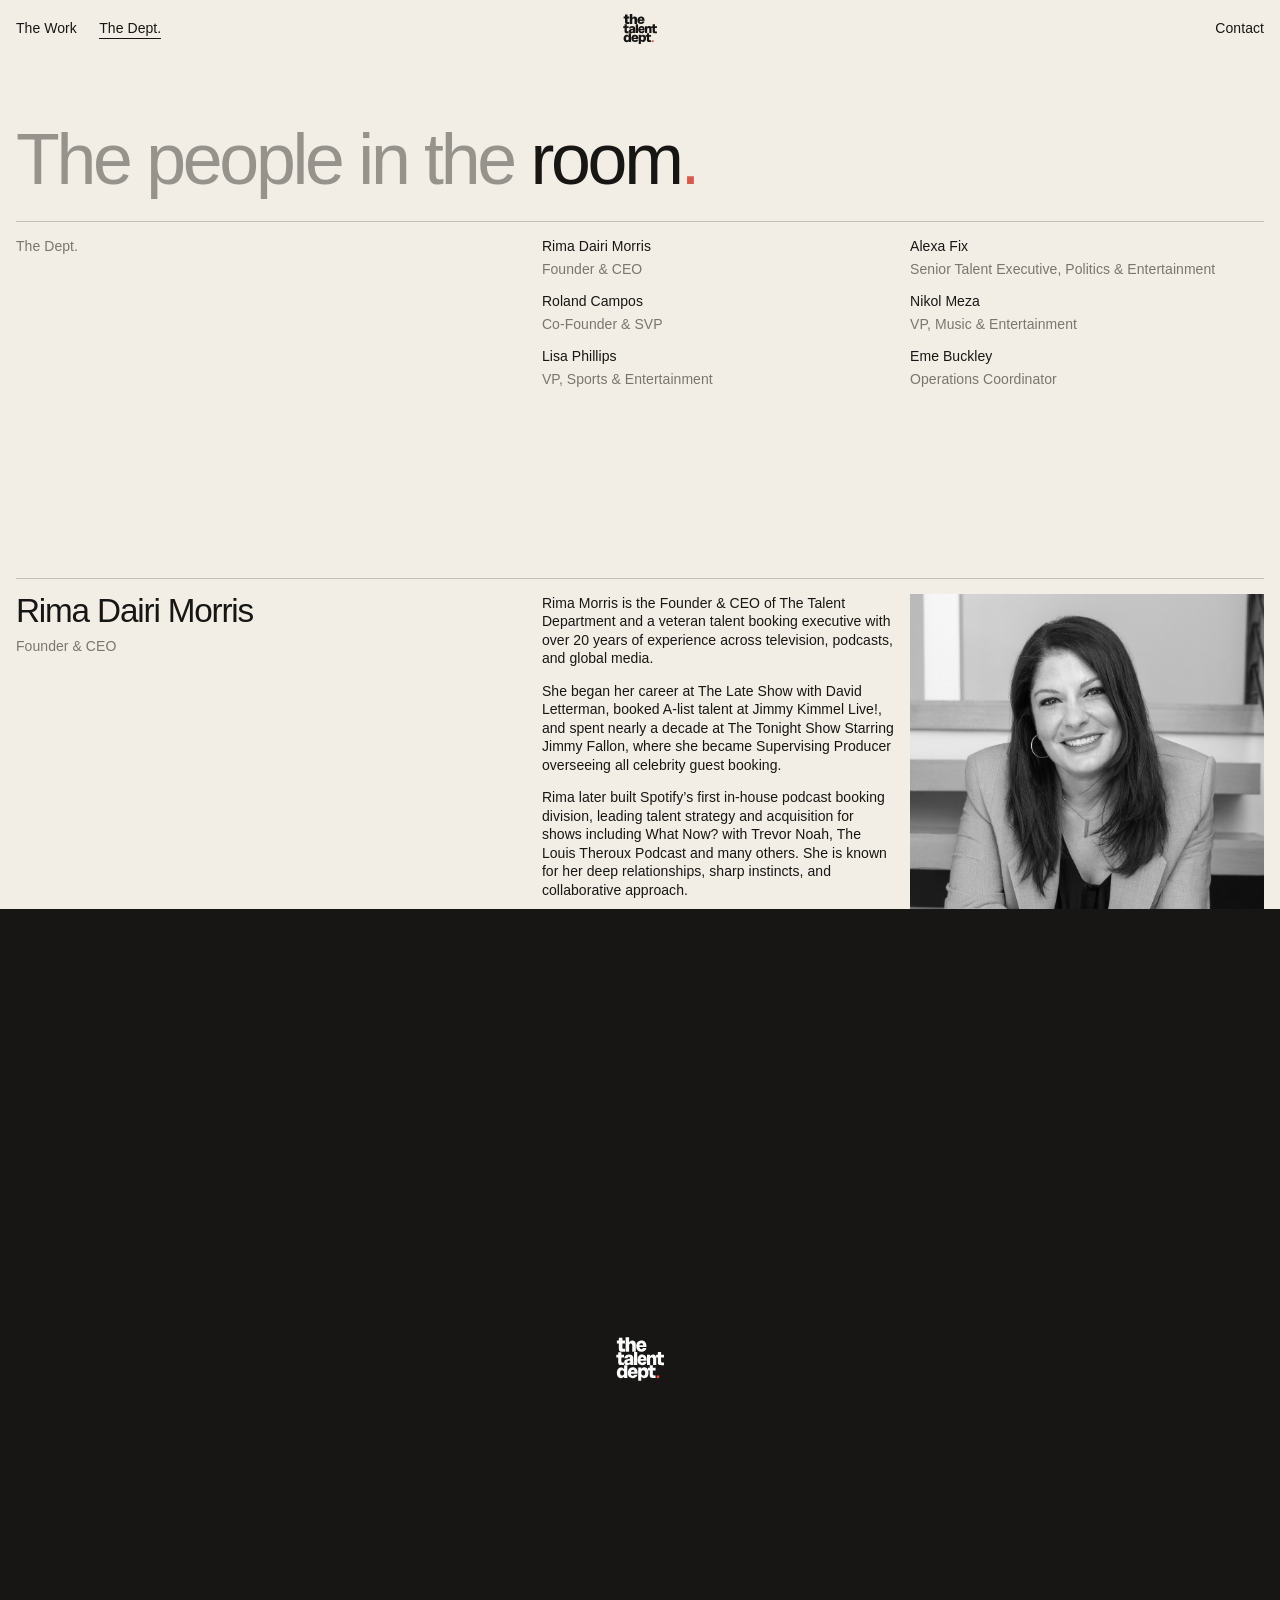
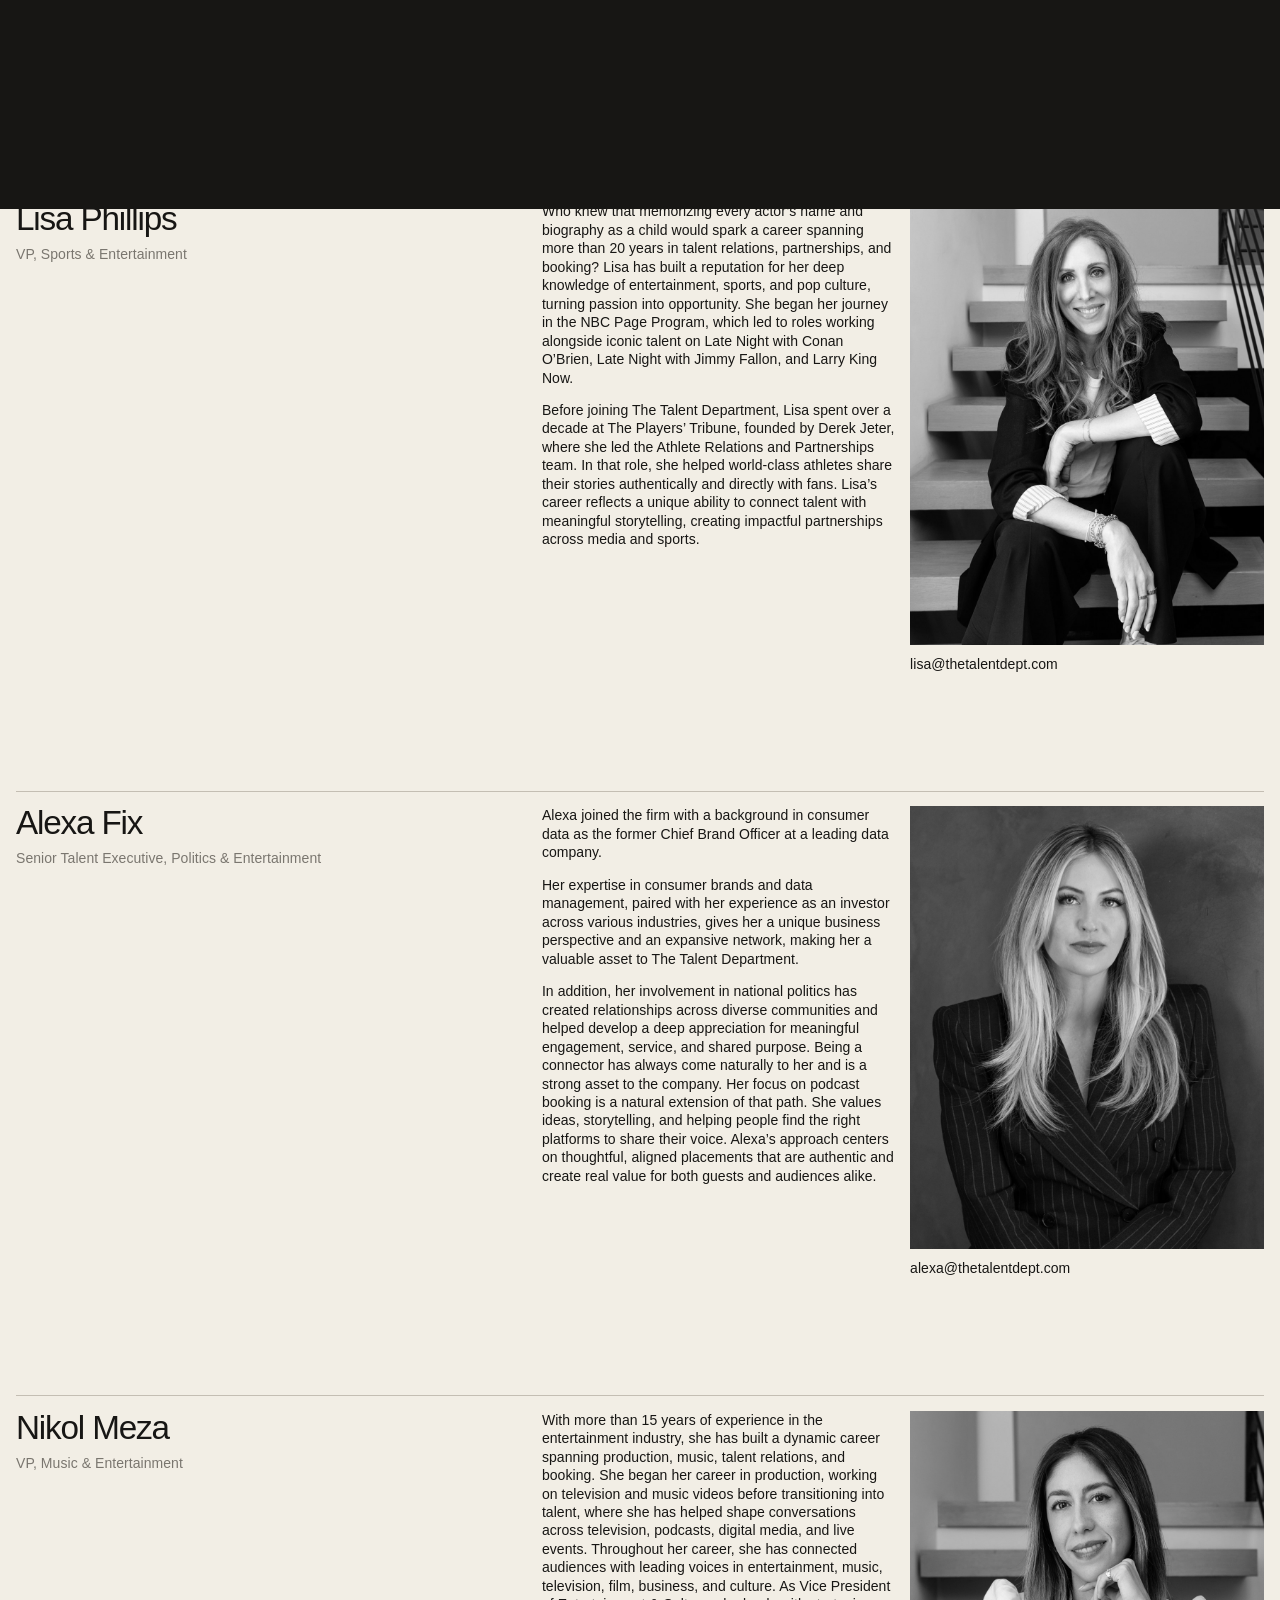
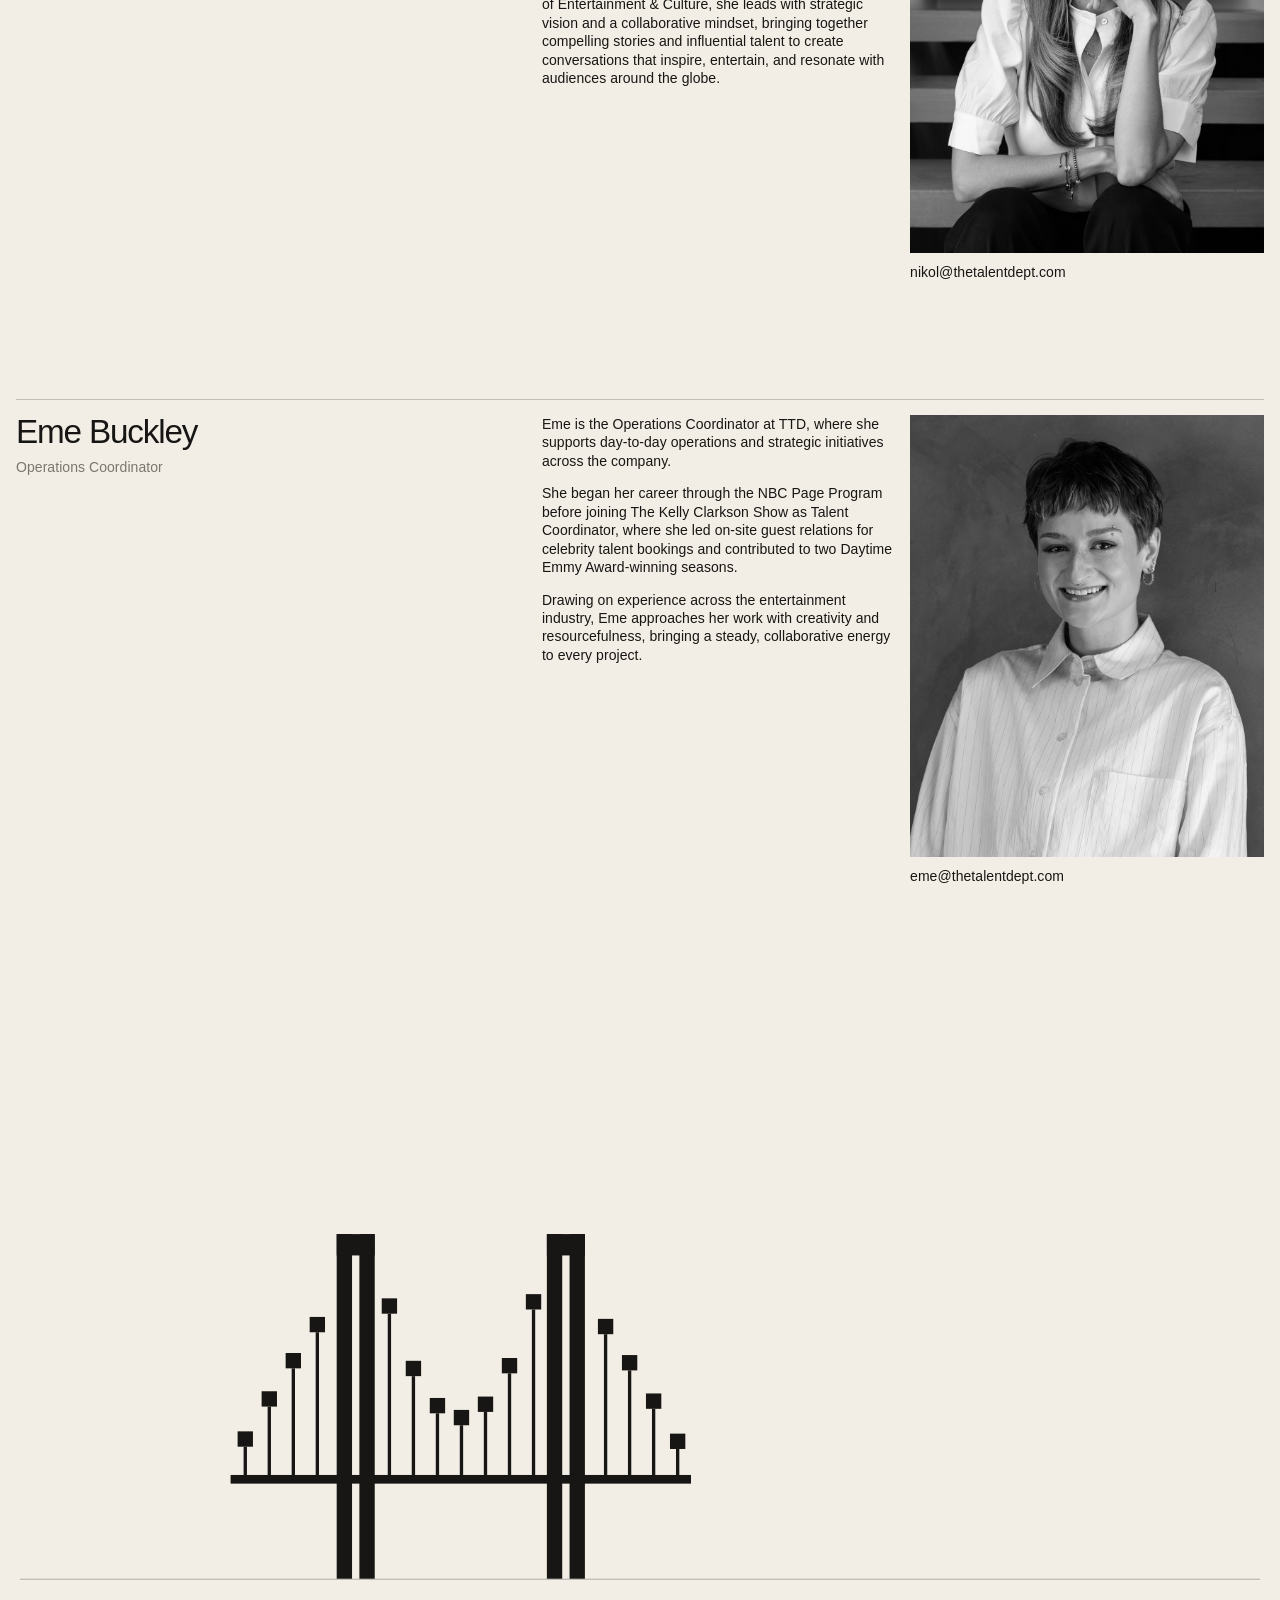
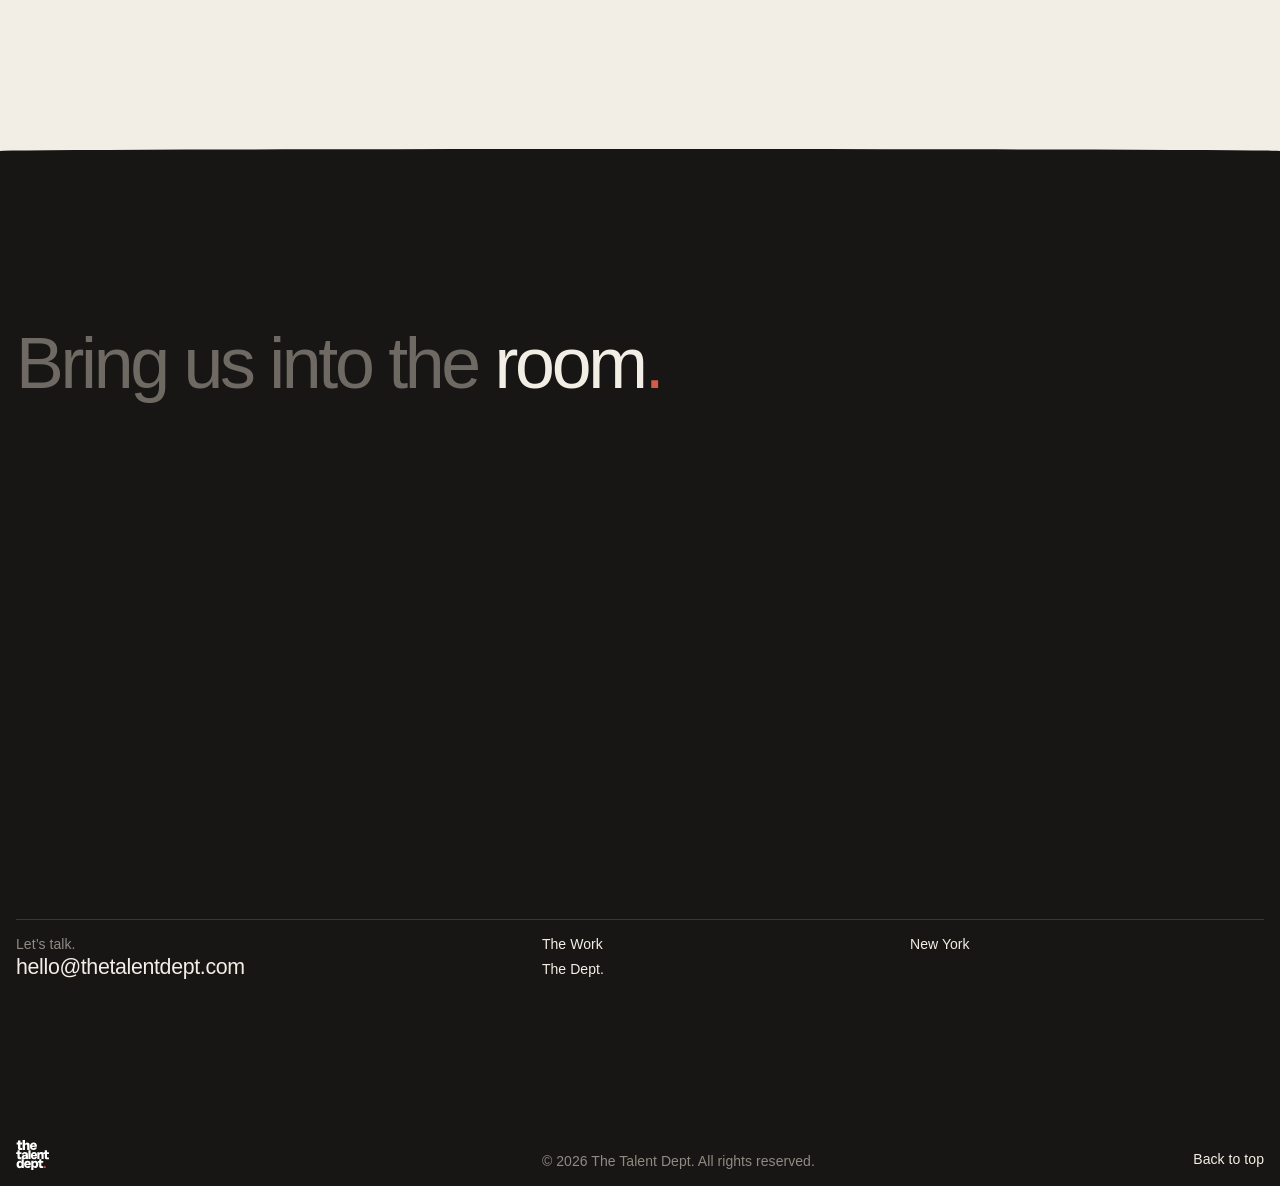
==== the-dept.html @ fd3ad0f1 "The Talent Dept. site: Cocoon composition with Lando moments Home, The Work and The Dept. on the rou" ====
<!doctype html>
<html lang="en">
<head>
<meta charset="utf-8">
<meta name="viewport" content="width=device-width,initial-scale=1">
<meta name="robots" content="noindex">
<title>The Dept. · The Talent Dept.</title>
<link rel="icon" href="assets/ttd-logo-dark.svg">
<link rel="stylesheet" href="css/site.css">
<script>try{if(sessionStorage.getItem("ttd-veil")==="1")document.documentElement.classList.add("veiled")}catch(e){}</script>

<style>.dept-idx li{display:grid;row-gap:.15em} .dept-idx li+li{margin-top:1em}</style>
</head>
<body class="dept">

<header class="nav" id="nav">
  <nav class="l" aria-label="Main"><a class="ul" href="the-work.html">The Work</a><a class="ul on" href="the-dept.html" aria-current="page">The Dept.</a></nav>
  <a class="logo" href="index.html" aria-label="The Talent Dept., home"><img class="dk" src="assets/ttd-logo-dark.svg" alt="The Talent Dept."><img class="lt" src="assets/ttd-logo-light.svg" alt=""></a>
  <div class="r"><a class="ul" href="#contact">Contact</a></div>
</header>

<main id="top">

<header class="blk head">
  <h1 class="say disp">The people in the <b>room</b><i>.</i></h1>
  <div class="rule"></div>
  <div class="row">
    <p class="zA grey">The Dept.</p>
    <ul class="zB dept-idx"><li><a class="ul lab" href="#rima">Rima Dairi Morris</a><span class="grey">Founder &amp; CEO</span></li><li><a class="ul lab" href="#roland">Roland Campos</a><span class="grey">Co-Founder &amp; SVP</span></li><li><a class="ul lab" href="#lisa">Lisa Phillips</a><span class="grey">VP, Sports &amp; Entertainment</span></li></ul>
    <ul class="zC dept-idx"><li><a class="ul lab" href="#alexa">Alexa Fix</a><span class="grey">Senior Talent Executive, Politics &amp; Entertainment</span></li><li><a class="ul lab" href="#nikol">Nikol Meza</a><span class="grey">VP, Music &amp; Entertainment</span></li><li><a class="ul lab" href="#eme">Eme Buckley</a><span class="grey">Operations Coordinator</span></li></ul>
  </div>
</header>

<section class="blk team">
  <article class="person" id="rima">
    <div class="rule"></div>
    <div class="row">
      <div class="zA"><h2 class="say"><b>Rima Dairi Morris</b></h2><p class="grey">Founder &amp; CEO</p></div>
      <div class="zB">
        <p>Rima Morris is the Founder &amp; CEO of The Talent Department and a veteran talent booking executive with over 20 years of experience across television, podcasts, and global media.</p>
        <p>She began her career at The Late Show with David Letterman, booked A-list talent at Jimmy Kimmel Live!, and spent nearly a decade at The Tonight Show Starring Jimmy Fallon, where she became Supervising Producer overseeing all celebrity guest booking.</p>
        <p>Rima later built Spotify’s first in-house podcast booking division, leading talent strategy and acquisition for shows including What Now? with Trevor Noah, The Louis Theroux Podcast and many others. She is known for her deep relationships, sharp instincts, and collaborative approach.</p>
      </div>
      <figure class="zC"><img src="assets/team/team-auburn.jpg" alt="Rima Dairi Morris" loading="lazy"><figcaption><a class="ul" href="mailto:rima@thetalentdept.com">rima@thetalentdept.com</a></figcaption></figure>
    </div>
  </article>
  <article class="person" id="roland">
    <div class="rule"></div>
    <div class="row">
      <div class="zA"><h2 class="say"><b>Roland Campos</b></h2><p class="grey">Co-Founder &amp; SVP</p></div>
      <div class="zB">
        <p>Roland Campos is Co-Founder &amp; SVP of The Talent Department and a veteran talent booker with more than 25 years of experience across radio, podcasting, and entertainment.</p>
        <p>His career includes SiriusXM, where he booked for marquee programs including Opie and Anthony, Sway in the Morning, Comedy Gold Minds with Kevin Hart, and Ricky Gervais Is Deadly Serious, before joining Spotify’s podcast booking team. There, he secured guests for leading shows including What Now? with Trevor Noah, Diary of a CEO, and Science Vs.</p>
        <p>Roland is known for his deep industry relationships, practical approach, and ability to consistently connect influential voices with culture-shaping platforms.</p>
      </div>
      <figure class="zC"><img src="assets/team/team-man.jpg" alt="Roland Campos" loading="lazy"><figcaption><a class="ul" href="mailto:roland@thetalentdept.com">roland@thetalentdept.com</a></figcaption></figure>
    </div>
  </article>
  <article class="person" id="lisa">
    <div class="rule"></div>
    <div class="row">
      <div class="zA"><h2 class="say"><b>Lisa Phillips</b></h2><p class="grey">VP, Sports &amp; Entertainment</p></div>
      <div class="zB">
        <p>Who knew that memorizing every actor’s name and biography as a child would spark a career spanning more than 20 years in talent relations, partnerships, and booking? Lisa has built a reputation for her deep knowledge of entertainment, sports, and pop culture, turning passion into opportunity. She began her journey in the NBC Page Program, which led to roles working alongside iconic talent on Late Night with Conan O’Brien, Late Night with Jimmy Fallon, and Larry King Now.</p>
        <p>Before joining The Talent Department, Lisa spent over a decade at The Players’ Tribune, founded by Derek Jeter, where she led the Athlete Relations and Partnerships team. In that role, she helped world-class athletes share their stories authentically and directly with fans. Lisa’s career reflects a unique ability to connect talent with meaningful storytelling, creating impactful partnerships across media and sports.</p>
      </div>
      <figure class="zC"><img src="assets/team/team-sage.jpg" alt="Lisa Phillips" loading="lazy"><figcaption><a class="ul" href="mailto:lisa@thetalentdept.com">lisa@thetalentdept.com</a></figcaption></figure>
    </div>
  </article>
  <article class="person" id="alexa">
    <div class="rule"></div>
    <div class="row">
      <div class="zA"><h2 class="say"><b>Alexa Fix</b></h2><p class="grey">Senior Talent Executive, Politics &amp; Entertainment</p></div>
      <div class="zB">
        <p>Alexa joined the firm with a background in consumer data as the former Chief Brand Officer at a leading data company.</p>
        <p>Her expertise in consumer brands and data management, paired with her experience as an investor across various industries, gives her a unique business perspective and an expansive network, making her a valuable asset to The Talent Department.</p>
        <p>In addition, her involvement in national politics has created relationships across diverse communities and helped develop a deep appreciation for meaningful engagement, service, and shared purpose. Being a connector has always come naturally to her and is a strong asset to the company. Her focus on podcast booking is a natural extension of that path. She values ideas, storytelling, and helping people find the right platforms to share their voice. Alexa’s approach centers on thoughtful, aligned placements that are authentic and create real value for both guests and audiences alike.</p>
      </div>
      <figure class="zC"><img src="assets/team/team-blonde.jpg" alt="Alexa Fix" loading="lazy"><figcaption><a class="ul" href="mailto:alexa@thetalentdept.com">alexa@thetalentdept.com</a></figcaption></figure>
    </div>
  </article>
  <article class="person" id="nikol">
    <div class="rule"></div>
    <div class="row">
      <div class="zA"><h2 class="say"><b>Nikol Meza</b></h2><p class="grey">VP, Music &amp; Entertainment</p></div>
      <div class="zB">
        <p>With more than 15 years of experience in the entertainment industry, she has built a dynamic career spanning production, music, talent relations, and booking. She began her career in production, working on television and music videos before transitioning into talent, where she has helped shape conversations across television, podcasts, digital media, and live events. Throughout her career, she has connected audiences with leading voices in entertainment, music, television, film, business, and culture. As Vice President of Entertainment &amp; Culture, she leads with strategic vision and a collaborative mindset, bringing together compelling stories and influential talent to create conversations that inspire, entertain, and resonate with audiences around the globe.</p>
      </div>
      <figure class="zC"><img src="assets/team/team-blouse.jpg" alt="Nikol Meza" loading="lazy"><figcaption><a class="ul" href="mailto:nikol@thetalentdept.com">nikol@thetalentdept.com</a></figcaption></figure>
    </div>
  </article>
  <article class="person" id="eme">
    <div class="rule"></div>
    <div class="row">
      <div class="zA"><h2 class="say"><b>Eme Buckley</b></h2><p class="grey">Operations Coordinator</p></div>
      <div class="zB">
        <p>Eme is the Operations Coordinator at TTD, where she supports day-to-day operations and strategic initiatives across the company.</p>
        <p>She began her career through the NBC Page Program before joining The Kelly Clarkson Show as Talent Coordinator, where she led on-site guest relations for celebrity talent bookings and contributed to two Daytime Emmy Award-winning seasons.</p>
        <p>Drawing on experience across the entertainment industry, Eme approaches her work with creativity and resourcefulness, bringing a steady, collaborative energy to every project.</p>
      </div>
      <figure class="zC"><img src="assets/team/team-pixie.jpg" alt="Eme Buckley" loading="lazy"><figcaption><a class="ul" href="mailto:eme@thetalentdept.com">eme@thetalentdept.com</a></figcaption></figure>
    </div>
  </article>
</section>

<!-- Possibility: the headphone band becomes a bridge. -->
<section class="icons" data-icons="phones" data-x=".36" data-ground=".78" data-scale=".5" style="--h:86vh"></section>

</main>

<footer class="foot night" id="contact" data-dark>
  <h2 class="say disp">Bring us into the <b>room</b><i>.</i></h2>
  <div class="field"><canvas aria-hidden="true"></canvas></div>
  <div class="rule"></div>
  <div class="row">
    <div class="zA"><p class="grey">Let’s talk.</p><a class="mail ul" href="mailto:hello@thetalentdept.com">hello@thetalentdept.com</a></div>
    <div class="zB links"><a class="ul" href="the-work.html">The Work</a><a class="ul" href="the-dept.html">The Dept.</a></div>
    <p class="zC">New York</p>
  </div>
  <div class="row base">
    <div class="zA"><img src="assets/ttd-logo-light.svg" alt="The Talent Dept."></div>
    <p class="zB grey">© 2026 The Talent Dept. All rights reserved.</p>
    <a class="zC end ul" href="#top">Back to top</a>
  </div>
</footer>

<script src="js/stage.js"></script>
<script src="js/poses.js"></script>
<script src="js/site.js"></script>
</body>
</html>
---- css/site.css ----
/* The Talent Dept. · site, round 8b.
   Composition after Cocoon's About page (cocoonblanket.com): hairline margins, one huge display size against one
   small text size, a single rule under each display line, then a three-zone row (grey caption · text · text),
   full-bleed photographs, a plain menu with the logo centred.
   Brand Standards kept: Cream, Ink, Draft (tan), Signal (the full stop only); Helvetica Neue Light 300 and
   Medium 500. Flat: no shadows, no gradients, no rounded cards. */
:root{
  --cream:#F2EEE5; --ink:#171614; --tan:#C7B394; --red:#D65A4A;
  --quiet:#96938D;          /* display type at rest */
  --mute:#7A766F;           /* small grey text */
  --hair:#C4BEB3;           /* rules */
  --hair2:#DAD4C9;          /* rules inside lists */
  --night-q:#6E6A63; --night-hair:#3A3733;
  --m:max(16px,1.11vw);     /* page margin */
  --g:max(12px,1.11vw);     /* gutter */
  --ease:cubic-bezier(.22,1,.36,1);
  --f:"Helvetica Neue",Helvetica,Arial,sans-serif;
  --sm:clamp(14px,1.04vw,17px);
  --mid:clamp(20px,1.67vw,32px);
  --disp:clamp(44px,5.6vw,108px);
}

*{box-sizing:border-box}
html{background:var(--cream);-webkit-text-size-adjust:100%}
body{margin:0;background:var(--cream);color:var(--ink);font:300 var(--sm)/1.32 var(--f);letter-spacing:.004em;
  -webkit-font-smoothing:antialiased;text-rendering:optimizeLegibility;overflow-x:clip}
img{display:block;max-width:100%}
a{color:inherit;text-decoration:none}
h1,h2,h3,p,ol,ul,figure{margin:0;padding:0;font-weight:inherit}
ol,ul{list-style:none}
b,strong{font-weight:inherit}
i{font-style:normal}
.sr{position:absolute!important;width:1px;height:1px;overflow:hidden;clip:rect(0 0 0 0);white-space:nowrap}

/* ---- type: two sizes do almost all the work */
.disp{font-size:var(--disp);line-height:.95;letter-spacing:-.046em;font-weight:300;color:var(--quiet);max-width:17em}
.mid{font-size:var(--mid);line-height:1.16;letter-spacing:-.016em;font-weight:300}
.lab{font-weight:500}
.grey{color:var(--mute)}
.say i,.stop{color:var(--red);font-weight:400}
.say[data-live] i{color:var(--quiet);transition:color .5s var(--ease)}
.say[data-live].spoken i{color:var(--red)}

/* Speak Up: a stressed word is re-set letter by letter, Light copies over Medium copies */
.sp{position:relative;display:inline-block;white-space:nowrap;color:transparent!important}
.sp>span{position:absolute;top:0;white-space:pre;letter-spacing:0;transform-origin:0 50%;pointer-events:none}
.sp>.q{font-weight:300;color:var(--quiet)}
.sp>.m{font-weight:500;color:var(--ink);opacity:0}

/* links: an underline that draws */
.go{display:inline-block;font-weight:500;background:linear-gradient(currentColor,currentColor) 0 100%/100% 1px no-repeat;padding-bottom:2px;
  transition:background-size .6s var(--ease)}
.go:hover{background-size:0 1px;background-position:100% 100%}
.ul{background:linear-gradient(currentColor,currentColor) 0 100%/0 1px no-repeat;padding-bottom:2px;transition:background-size .6s var(--ease)}
.ul:hover,.ul.on{background-size:100% 1px}

/* ---- the grid: 24 columns; three zones (A grey caption, B text, C text) */
.blk{padding:18vh var(--m) 0}
.rule{height:1px;background:var(--hair);margin-top:2.2vw}
.row{display:grid;grid-template-columns:repeat(24,minmax(0,1fr));column-gap:var(--g);padding-top:1.15vw;align-items:start}
.zA{grid-column:1/11}
.zB{grid-column:11/18}
.zC{grid-column:18/25}
.zBC{grid-column:11/25}
.zC.end{justify-self:end}
.row p+p{margin-top:1em}
.row .lab+p{margin-top:.35em}
@media (max-width:760px){
  .row{display:block;padding-top:14px}
  .row>*+*{margin-top:22px}
  .rule{margin-top:20px}
  .blk{padding-top:110px}
}

/* ---- nav: words left, the mark in the middle, contact right */
.nav{position:fixed;left:0;right:0;top:0;z-index:100;display:grid;grid-template-columns:1fr auto 1fr;align-items:center;
  padding:14px var(--m);font-size:14px;font-weight:300;transition:transform .7s var(--ease),background-color .4s var(--ease),color .4s var(--ease)}
.nav .l,.nav .r{display:flex;gap:1.6em}
.nav .r{justify-content:flex-end}
.nav .logo{display:block;line-height:0}
.nav .logo img{height:clamp(30px,2.1vw,40px);width:auto}
.nav .logo .lt{display:none}
.nav.solid{background:var(--cream)}
.nav.hide{transform:translateY(-101%)}
.nav.dark{background:var(--ink);color:var(--cream)}
.nav.dark .logo .dk{display:none}
.nav.dark .logo .lt{display:block}

/* ---- pinned moments */
.pin{position:relative;height:var(--len,300vh)}
.pin-in{position:sticky;top:0;height:100vh;height:100lvh;overflow:hidden;background:var(--cream)}

/* ---- full-bleed photograph */
.bleed{margin-top:18vh}
.bleed img{width:100%;height:78vh;object-fit:cover;filter:grayscale(1)}
@media (max-width:760px){ .bleed{margin-top:90px} .bleed img{height:56vh} }

/* ---- the three display lines (Prepared. Connected. Present.) */
.stack .disp{display:block}

/* ---- capabilities: an index with quiet rules */
.idx{margin-top:4.6vw}
.idx li{border-top:1px solid var(--hair2)}
.idx li:last-child{border-bottom:1px solid var(--hair2)}
.idx li .row{padding:1.05vw 0 1.15vw}
.idx li .mid{transition:color .5s var(--ease)}
.idx:hover li .mid{color:var(--quiet)}
.idx li:hover .mid{color:var(--ink)}
@media (max-width:760px){ .idx{margin-top:36px} .idx li .row{padding:14px 0} .idx li .row>*+*{margin-top:6px} }

/* ---- Possibility: icons into buildings */
.icons{position:relative;height:var(--h,96vh)}
.icons svg{position:absolute;inset:0;width:100%;height:100%;overflow:visible}
.icons .pose{transform-box:fill-box;transform-origin:50% 100%}
.icons .pose.flip{animation:settle .62s var(--ease)}
@keyframes settle{0%{transform:scaleY(.9)}55%{transform:scaleY(1.035)}100%{transform:scaleY(1)}}
.icons .cap{position:absolute;left:var(--m);right:var(--m);padding-top:0}
.mask{display:block;overflow:hidden}
.mask>*{display:block;transform:translateY(110%);transition:transform 1s var(--ease)}
.in .mask>*,.in.mask>*{transform:none}

/* ---- Connection: the field and its stacked label */
.sight .lab-s{position:absolute;z-index:5;font-size:var(--sm);line-height:2.05;letter-spacing:.09em;text-transform:uppercase;font-weight:500;color:var(--ink)}
.sight .lab-s .mask:nth-child(2)>*{transition-delay:.08s}
.sight .lab-s .mask:nth-child(3)>*{transition-delay:.16s}

/* ---- the names as a waveform */
.waveN .pin-in{display:grid;grid-template-rows:auto 1fr auto;padding:calc(14px + clamp(30px,2.1vw,40px) + 7vh) var(--m) 3.2vh}
.waveN .top{display:grid;grid-template-columns:repeat(24,minmax(0,1fr));column-gap:var(--g);align-items:end}
.waveN .top h2{grid-column:1/18}
.waveN .top .go{grid-column:18/25;justify-self:end;margin-bottom:.6em}
.wv{position:relative;display:grid;grid-auto-flow:column;grid-auto-columns:1fr;align-items:center;margin:4.5vh 0 3.5vh;min-height:0}
.wv .b{position:relative;height:50%;display:flex;flex-direction:column;align-items:center}
.wv .b>i{display:block;width:clamp(3px,.42vw,8px);background:var(--tan);min-height:4px;transition:background-color .45s var(--ease)}
.wv .b>i.t{flex:var(--k,1) 1 0}
.wv .b>i.u{flex:calc(2 - var(--k,1)) 1 0}
.wv .b em{display:block;writing-mode:vertical-rl;font-style:normal;font-size:clamp(11px,.9vw,17px);line-height:1;letter-spacing:.01em;
  color:var(--mute);font-weight:300;white-space:nowrap;padding:.8em 0;flex:none;transition:color .45s var(--ease)}
.wv .b.on em{color:var(--ink);font-weight:500}
.wv .b.red>i{background:var(--red)}
.readout{border-top:1px solid var(--hair);padding-top:1.15vw}
.readout .now{position:relative;height:1.3em;overflow:hidden;font-size:var(--mid);line-height:1.3;letter-spacing:-.016em}
.readout .now>span{position:absolute;left:0;right:0;top:0;display:grid;grid-template-columns:repeat(24,minmax(0,1fr));column-gap:var(--g);white-space:nowrap;
  transition:transform .7s var(--ease),opacity .7s var(--ease)}
.readout .now b{grid-column:1/11;font-weight:500}
.readout .now s{grid-column:11/25;text-decoration:none;color:var(--mute)}
@media (max-width:760px){
  .waveN .top{display:block}
  .waveN .top .go{display:none}
  .readout .now{height:2.6em}
  .readout .now>span{display:block;white-space:normal}
  .readout .now s{display:block}
}

/* ---- footer: night */
.night{background:var(--ink);color:var(--cream)}
.night .grey{color:#8F8A82}
.night .disp{color:var(--night-q)}
.night .sp>.q{color:var(--night-q)}
.night .sp>.m{color:var(--cream)}
.night .rule{background:var(--night-hair)}
.foot{padding:20vh var(--m) 16px}
.foot .field{position:relative;margin:7vh calc(-1*var(--m)) 0;height:min(44vh,32vw)}
.foot canvas{position:absolute;inset:0;width:100%;height:100%}
.foot .rule{margin-top:7vh}
.foot .mail{font-size:var(--mid);letter-spacing:-.016em;font-weight:300}
.foot .links{display:grid;row-gap:.35em}
.foot .base{margin-top:16vh;align-items:end}
.foot .base img{height:clamp(30px,2.1vw,40px);width:auto}
@media (max-width:760px){ .foot{padding-top:120px} .foot .base{margin-top:72px} }

/* ---- inner pages */
.head{padding-top:calc(14px + clamp(30px,2.1vw,40px) + 9vh)}
.svcs .row{padding-bottom:5vw}
.svcs .zC li{padding:.42em 0;border-top:1px solid var(--hair2)}
.svcs .zC li:first-child{border-top:0;padding-top:0}
@media (max-width:760px){ .svcs .row{padding-bottom:44px} }

.roster ol{margin-top:4.6vw}
.roster li{display:grid;grid-template-columns:repeat(24,minmax(0,1fr));column-gap:var(--g);align-items:baseline}
.roster li .who{grid-column:1/18;font-size:clamp(32px,4.1vw,80px);line-height:1.06;letter-spacing:-.04em;font-weight:300}
.roster li .show{grid-column:18/25;color:var(--quiet);transition:color .5s var(--ease)}
.roster li.on .show{color:var(--ink)}
@media (max-width:760px){ .roster ol{margin-top:36px} .roster li{display:block;padding:6px 0} .roster li .show{display:block} }

.person{scroll-margin-top:80px}
.person .row{padding-bottom:7vw}
.person h2{font-size:clamp(28px,2.6vw,50px);line-height:1.04;letter-spacing:-.035em;font-weight:300;color:var(--quiet)}
.person .zA .grey{margin-top:.6em}
.person figure img{width:100%;aspect-ratio:4/5;object-fit:cover;object-position:50% 12%;filter:grayscale(1)}
.person figure figcaption{padding-top:.7em}
@media (max-width:760px){ .person .row{padding-bottom:56px} }

/* mixed sizes in one row sit on a shared line */
.idx .row{align-items:baseline}
.icons .cap{align-items:end}
@media (max-width:760px){
  .nav{display:flex;align-items:center;gap:1.1em}
  .nav .logo{order:0;margin-right:auto}
  .nav .l{order:1;gap:1.1em}
  .nav .r{order:2}
}

/* =====================================================================================
   Lando moments (after landonorris.com, OFF+BRAND), in the TTD language. Native scrolling throughout.
   ===================================================================================== */

/* headline reveal: a solid Draft bar sweeps across each line, the words appear, the bar pulls away */
.rv{position:relative}
.rv>.bars{position:absolute;inset:0;pointer-events:none;z-index:3}
.rv>.bars i{position:absolute;display:block;background:var(--tan);transform:scaleX(0);transform-origin:0 50%}
.rv.hid>.rvin{opacity:0}

/* the photograph recedes into a card while the room goes dark and the line runs behind it */
.recede .pin-in{background:var(--cream)}
.recede .mq{position:absolute;left:0;right:0;top:50%;transform:translateY(-50%);z-index:1;pointer-events:none}
.recede .mq p{white-space:nowrap;font-size:12.5vw;line-height:.9;letter-spacing:-.05em;font-weight:300;color:var(--night-q);opacity:0;will-change:transform}
.recede .card{position:absolute;left:0;top:0;width:100%;height:100%;z-index:2;overflow:hidden;margin:0}
.recede .card img{width:100%;height:100%;object-fit:cover;filter:grayscale(1);will-change:transform}

/* a sideways gallery: photographs at their own depths, the room turns back to cream */
.track .pin-in{background:var(--ink)}
.track .tr-head{position:absolute;left:var(--m);right:var(--m);top:calc(14px + clamp(30px,2.1vw,40px) + 7vh);z-index:6}
.track .tr-head .row{padding-top:0;align-items:end}
.track .tr{position:absolute;inset:0;--k:1}
.track figure{position:absolute;left:0;top:var(--y);width:calc(var(--w)*var(--k));margin:0;will-change:transform}
.track figure img{width:100%;aspect-ratio:var(--a);object-fit:cover;filter:grayscale(1)}
@media (max-width:760px){ .track .tr{--k:2.3} }

/* The Work / The Dept.: two words, two photographs slide in from the edges, then one opens to the full screen */
.split .pin-in{background:var(--cream)}
.split .words{position:absolute;inset:0;display:flex;align-items:center;justify-content:center;gap:5vw;z-index:3}
.split .w{display:grid;row-gap:.9em;text-align:center;justify-items:center}
.split .w .disp{color:var(--ink);font-size:clamp(40px,5vw,96px)}
.split .w .grey{max-width:16em}
.split .w:hover .disp{color:var(--quiet);transition:color .5s var(--ease)}
.split .im{position:absolute;margin:0;overflow:hidden;z-index:2;will-change:transform}
.split .im img{width:100%;height:100%;object-fit:cover;filter:grayscale(1);transition:transform 1s var(--ease)}
.split .im.ir img{object-position:50% 14%}
.split .im.hov img{transform:scale(1.04)}
@media (max-width:760px){ .split .words{flex-direction:column;gap:12vh} }

/* the people, as a deck of cards that fans open */
.fan .deck{position:relative;height:min(78vh,56vw);margin-top:6vh}
.fan .card{position:absolute;left:50%;top:6%;width:clamp(150px,16vw,300px);margin-left:calc(clamp(150px,16vw,300px)/-2);will-change:transform;transform-origin:50% 120%}
.fan .card .ph{display:block;transition:transform .7s var(--ease)}
.fan .card img{width:100%;aspect-ratio:4/5;object-fit:cover;object-position:50% 14%;filter:grayscale(1)}
.fan .card span.n{display:block;padding-top:.6em;opacity:0;transition:opacity .5s var(--ease)}
.fan .card:hover .ph{transform:translateY(-3%)}
.fan.open .card span.n{opacity:1}
@media (max-width:760px){ .fan .deck{height:64vh} }

/* the footer rises with a curved edge that flattens as it arrives */
.foot{will-change:border-radius}

/* between pages: an Ink panel with the mark wipes over, and away on the next page */
.veil{position:fixed;inset:0;z-index:300;background:var(--ink);display:grid;place-items:center;transform:translateY(101%);pointer-events:none}
.veil img{height:clamp(40px,3.4vw,64px);width:auto}
.veil.go{transform:none;transition:transform .55s cubic-bezier(.65,0,.35,1)}
.veil.cover{transform:none;transition:none}
.veil.off{transform:translateY(-101%);transition:transform .75s cubic-bezier(.65,0,.35,1)}
@media (prefers-reduced-motion:reduce){ .veil{display:none} .rv.hid>.rvin{opacity:1} .rv>.bars{display:none} }

/* arriving from another page: cover at once, before the first paint */
html.veiled::after{content:"";position:fixed;inset:0;background:#171614;z-index:299}
@media (max-width:760px){
  .fan .card{width:28vw;margin-left:-14vw}
  .fan .card span.n{display:none}
  .fan .deck{height:58vh}
}
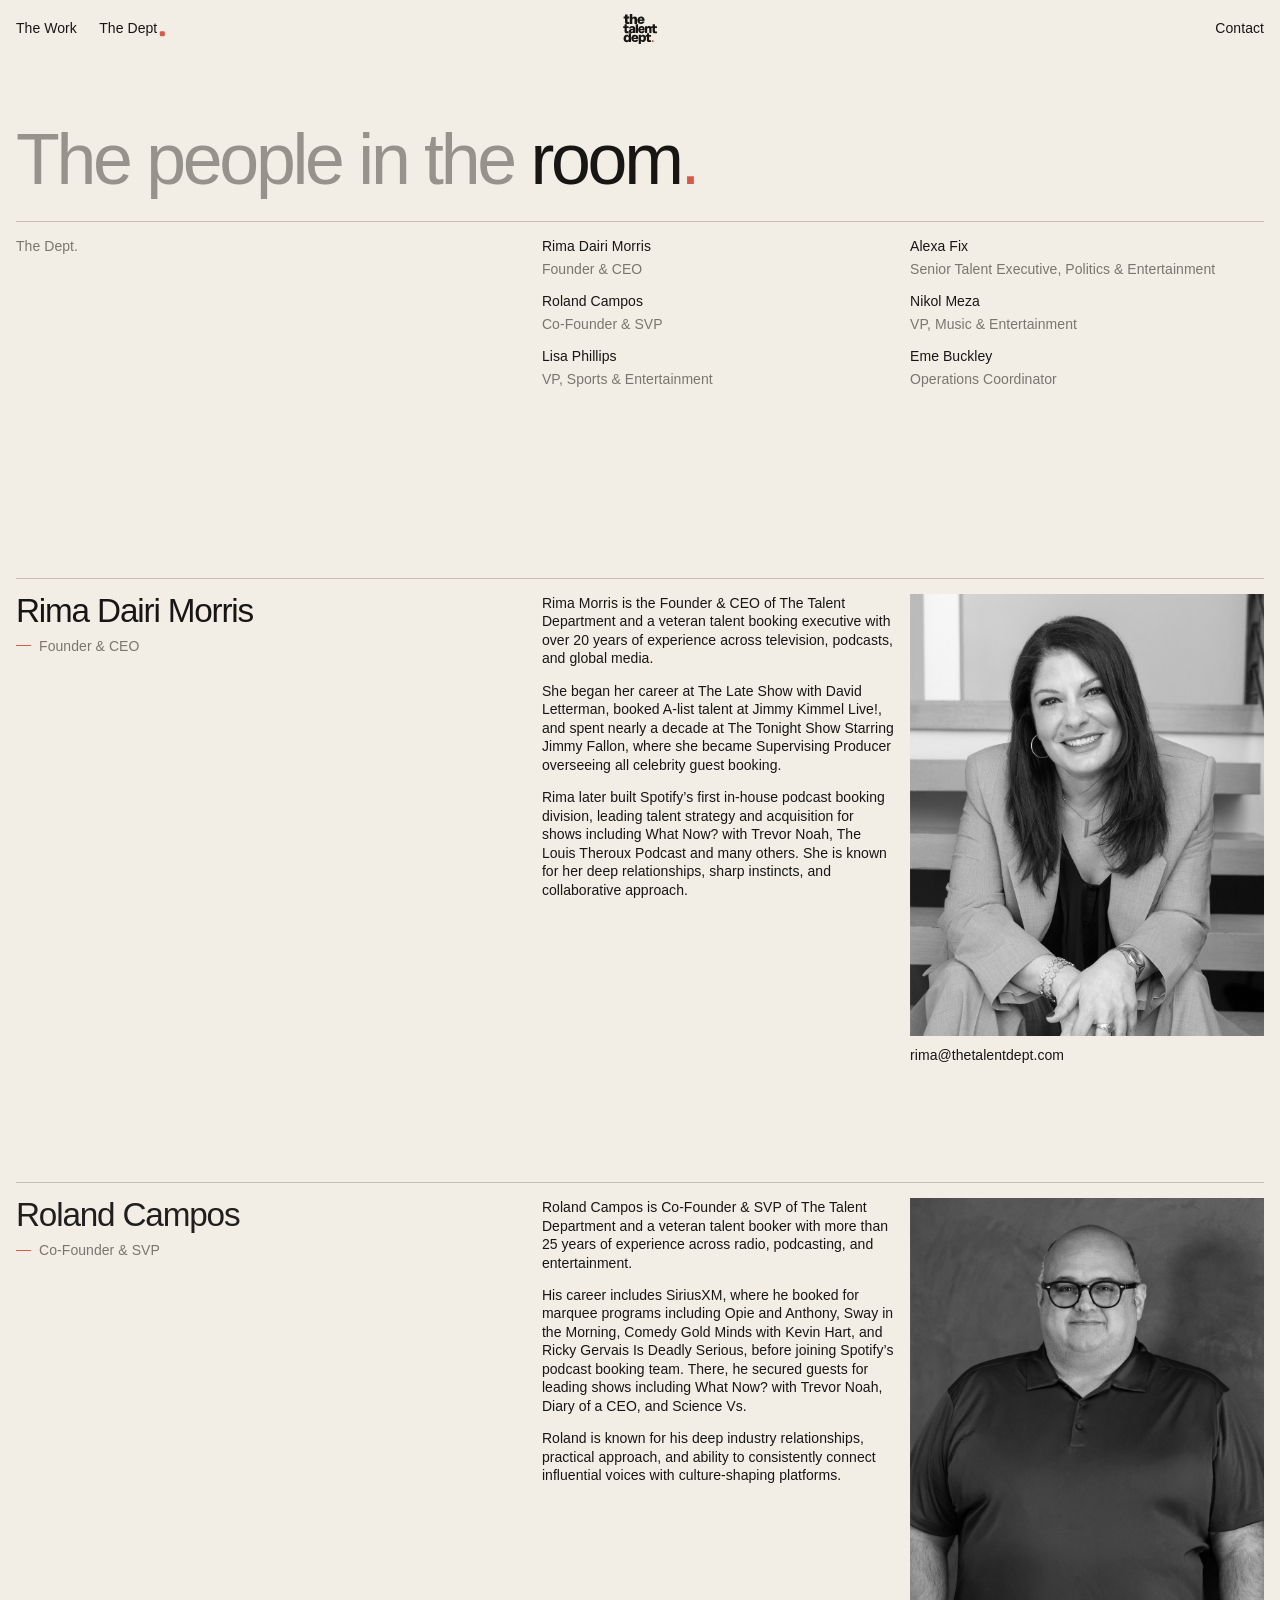
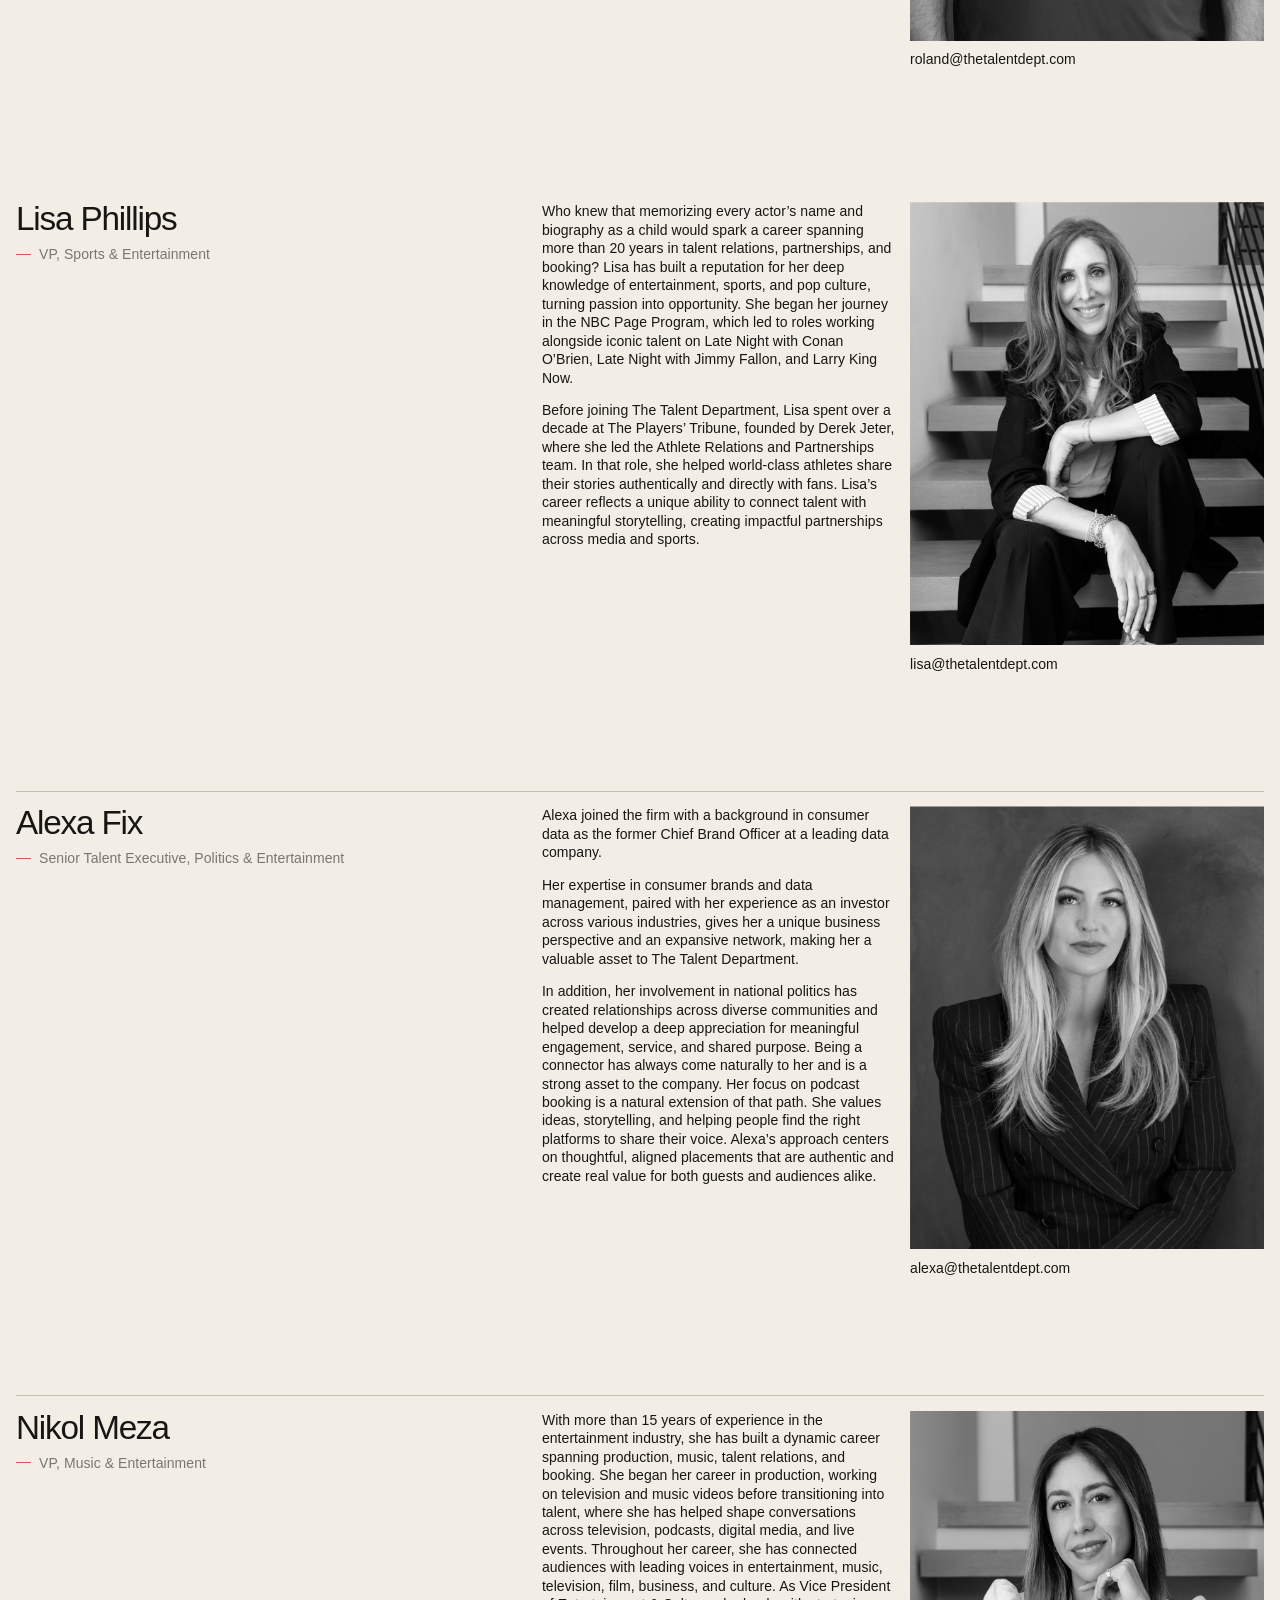
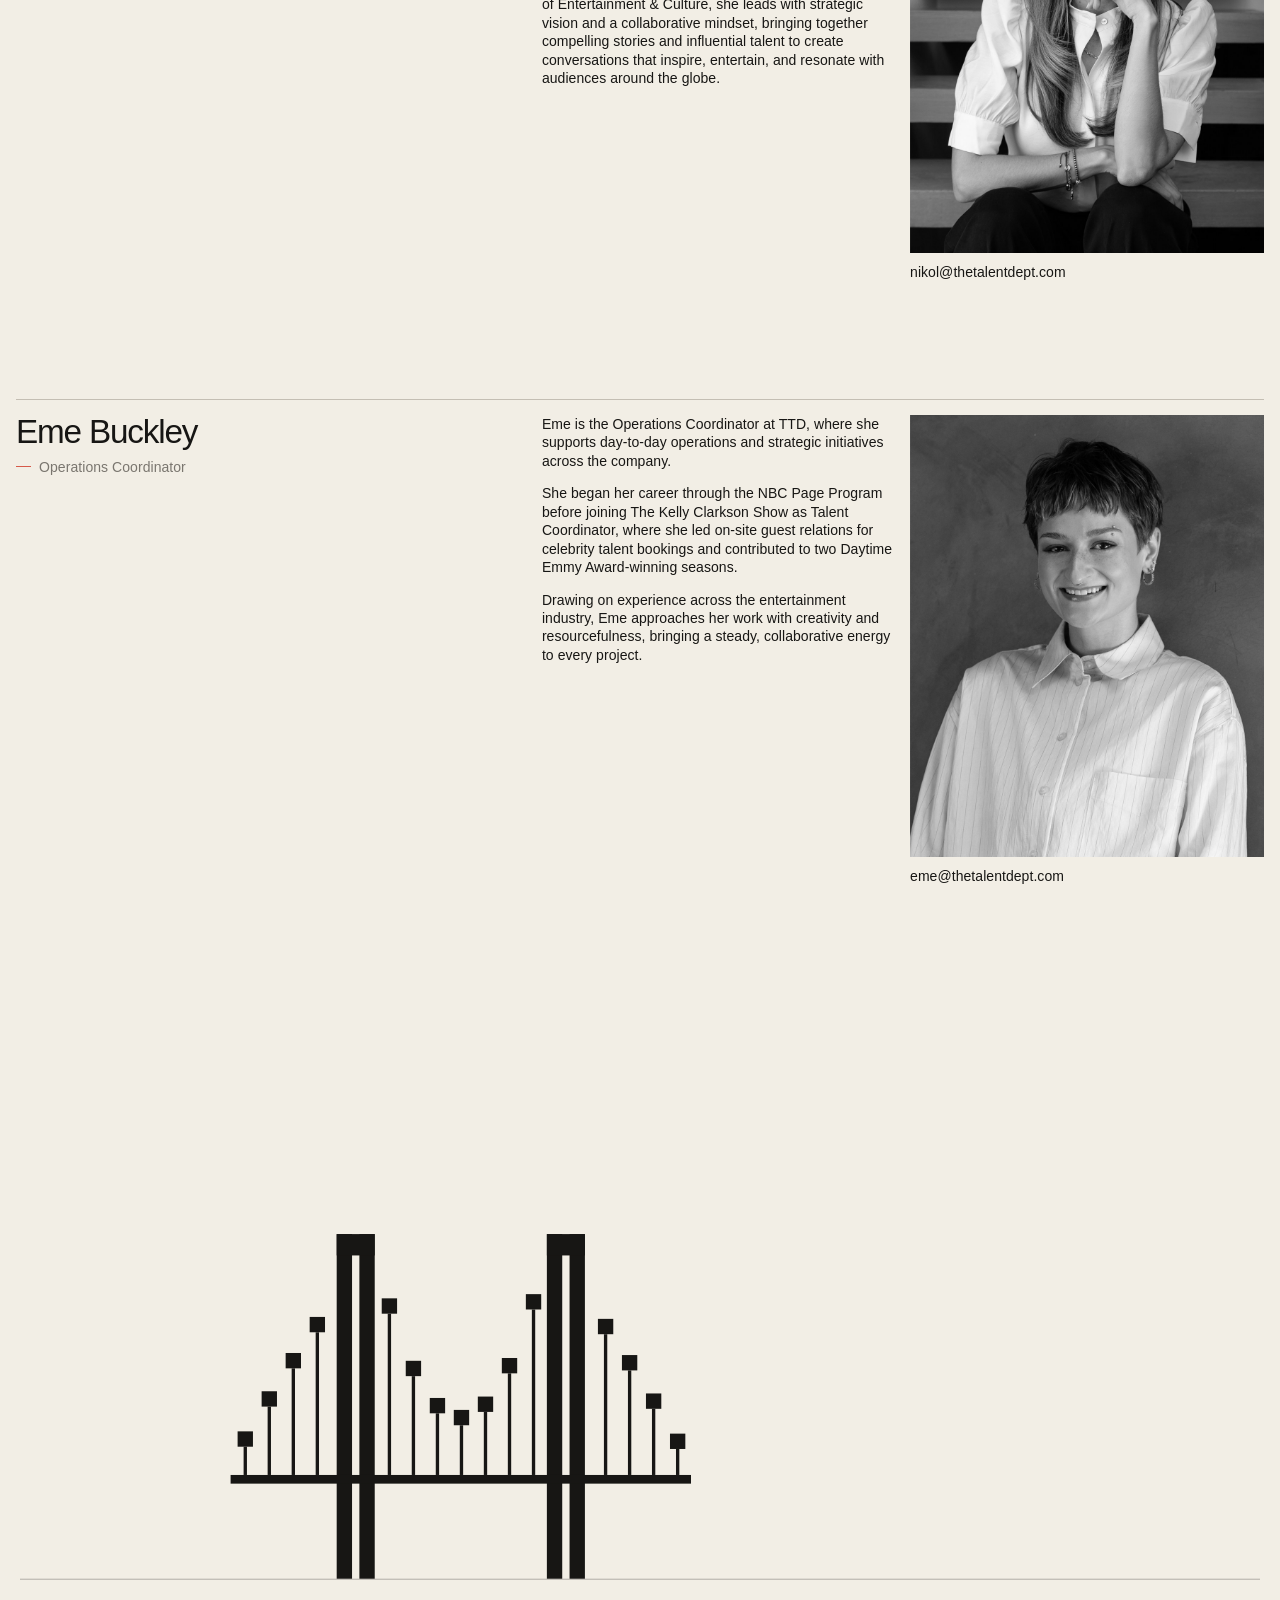
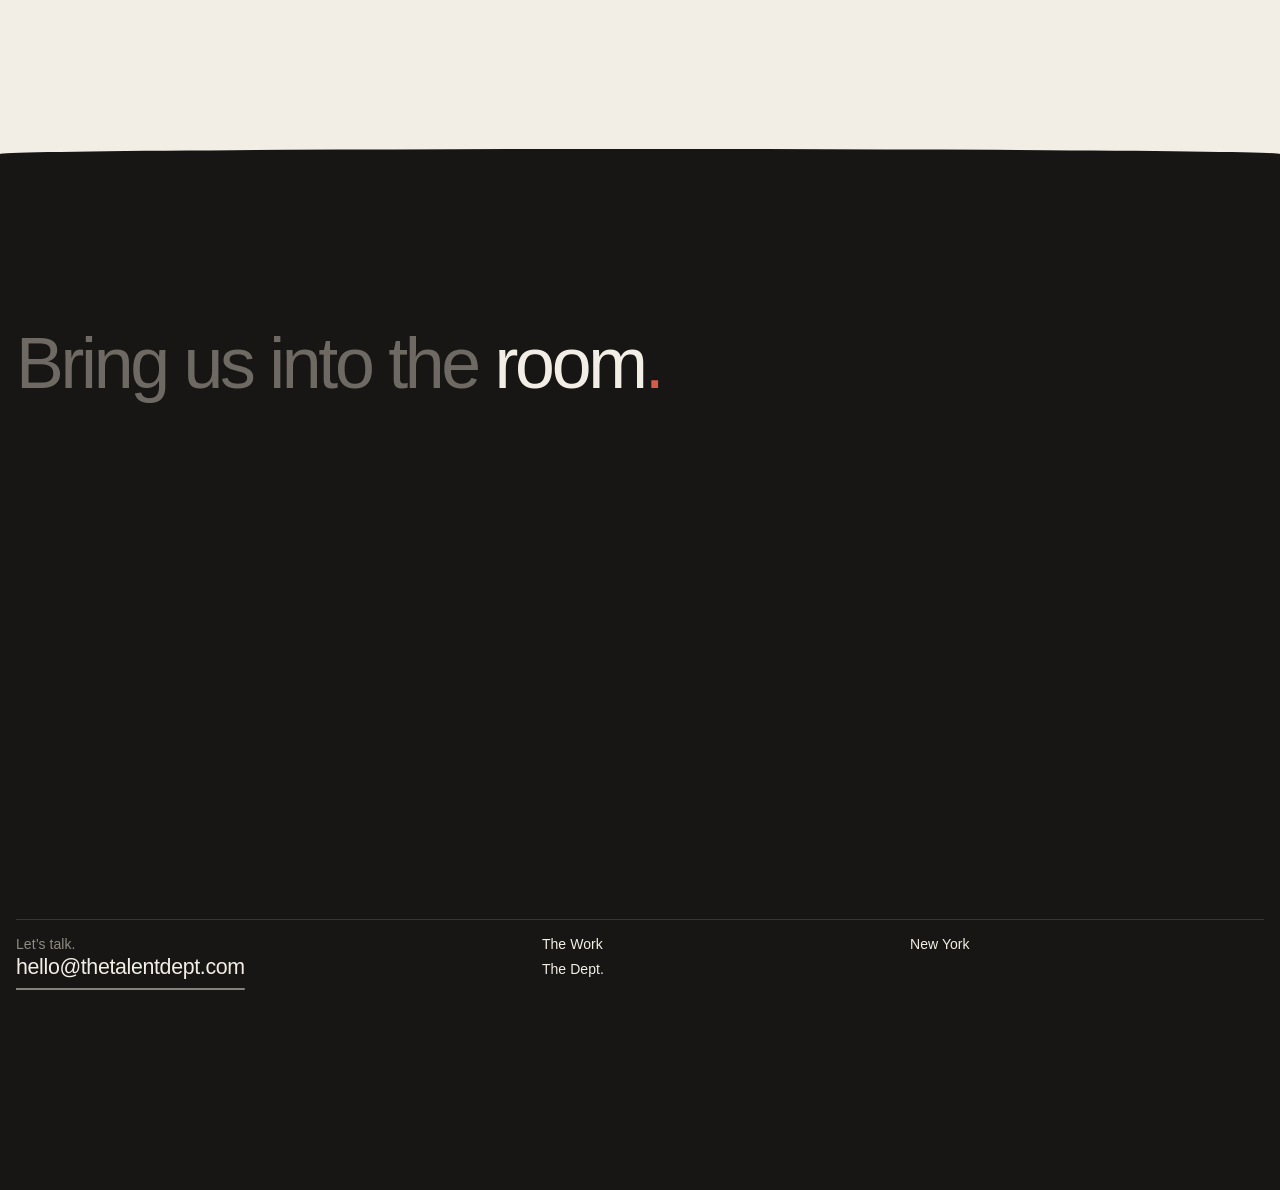
==== commit 0fb4ba65: "Craft layer: the full stop as the one character Nav full stop that slides along the baseline, full-s" ====
--- a/the-dept.html
+++ b/the-dept.html
@@ -127,5 +127,6 @@
 <script src="js/stage.js"></script>
 <script src="js/poses.js"></script>
 <script src="js/site.js"></script>
+<script src="js/craft.js"></script>
 </body>
 </html>
--- a/css/site.css
+++ b/css/site.css
@@ -104,8 +104,6 @@
 .idx li:last-child{border-bottom:1px solid var(--hair2)}
 .idx li .row{padding:1.05vw 0 1.15vw}
 .idx li .mid{transition:color .5s var(--ease)}
-.idx:hover li .mid{color:var(--quiet)}
-.idx li:hover .mid{color:var(--ink)}
 @media (max-width:760px){ .idx{margin-top:36px} .idx li .row{padding:14px 0} .idx li .row>*+*{margin-top:6px} }
 
 /* ---- Possibility: icons into buildings */
@@ -262,9 +260,77 @@
 @media (prefers-reduced-motion:reduce){ .veil{display:none} .rv.hid>.rvin{opacity:1} .rv>.bars{display:none} }
 
 /* arriving from another page: cover at once, before the first paint */
-html.veiled::after{content:"";position:fixed;inset:0;background:#171614;z-index:299}
+html.veiled::after{content:"";position:fixed;inset:0;background:#D65A4A;z-index:299}
 @media (max-width:760px){
   .fan .card{width:28vw;margin-left:-14vw}
   .fan .card span.n{display:none}
   .fan .deck{height:58vh}
 }
+
+/* =====================================================================================
+   The craft layer (piyush-motion-kit, as approved on the TTD site-dot build)
+   ===================================================================================== */
+/* page transitions: the full stop swells from where you clicked; the next page opens out of the logo's full stop */
+.ptd{position:fixed;background:var(--red);z-index:400;pointer-events:none;transform:scale(0)}
+.pt{position:fixed;inset:0;background:var(--red);z-index:399;pointer-events:none}
+
+/* nav: one sentence, one full stop */
+.nav a.ul,.nav a.ul:hover,.nav a.ul.on{background:none}
+.nav{--np:1}
+.np{position:absolute;left:0;top:0;width:5px;height:5px;pointer-events:none;animation:breath 4.2s ease-in-out infinite}
+.np b{position:absolute;inset:0;background:var(--red);border-radius:1.2px;transform-origin:50% 50%}
+.np.land b{animation:land .42s cubic-bezier(.34,1.56,.64,1)}
+@keyframes land{0%{transform:scaleX(1.7) scaleY(.6)}100%{transform:none}}
+@keyframes breath{0%,100%{filter:none}50%{filter:opacity(.55)}}
+
+/* arrivals */
+.rule.draw{transform:scaleX(0);transform-origin:0 50%;transition:transform 1.6s var(--ease)}
+.rule.draw.in{transform:none}
+.rise{opacity:0;transform:translateY(1.2em);transition:opacity 1s var(--ease) var(--d,0s),transform 1.25s var(--ease) var(--d,0s)}
+.rise.in{opacity:1;transform:none}
+.ph-rv{clip-path:inset(100% 0 0 0);transition:clip-path 1.5s cubic-bezier(.65,0,.35,1)}
+.ph-rv img{transform:scale(1.14);transition:transform 2.6s var(--ease)}
+.ph-rv.in{clip-path:inset(0 0 0 0)}
+.ph-rv.in img{transform:none}
+.rv .rvin{position:relative}
+.rv .rvin.settle{animation:brvsettle .7s var(--ease)}
+@keyframes brvsettle{from{top:.07em}to{top:0}}
+
+/* services index: the full stop that follows the pointer */
+.idx{position:relative}
+.im{position:absolute;left:0;top:0;width:6px;height:6px;background:var(--red);border-radius:1.2px;pointer-events:none;opacity:0;z-index:4}
+
+/* The Work: the prompter's full stop, in a zero-width slot */
+.pd{position:relative;display:inline-block;width:0;height:0}
+.pd i{position:absolute;left:.05em;bottom:0;width:.21em;height:.21em;background:var(--red);border-radius:1px;transform:scale(0);transform-origin:50% 100%;transition:transform .5s cubic-bezier(.34,1.56,.64,1)}
+.lit .pd i{transform:none}
+.svcs h3{transition:color .6s var(--ease)}
+.svcs li:not(.lit) h3{color:var(--quiet)}
+.svcs li.lit h3{color:var(--ink)}
+
+/* The Work: the connection from guest to show */
+.roster li{position:relative}
+.wire{position:absolute;height:1px;width:0;background:var(--red);pointer-events:none;transition:width .9s cubic-bezier(.3,1.16,.4,1)}
+.wire::after{content:"";position:absolute;right:-3px;top:-2.5px;width:6px;height:6px;background:var(--red);border-radius:1px;transform:scale(0)}
+.roster li.on .wire{width:var(--w)}
+.roster li.on .wire::after{animation:tip .5s cubic-bezier(.34,1.56,.64,1) .72s forwards}
+@keyframes tip{to{transform:scale(1)}}
+.roster li .show{transition:color .5s var(--ease)}
+.roster li.on .show{transition-delay:.55s}
+
+/* The Dept.: colour from the edge you came in, and the pen-stroke tick before each title */
+.shot{position:relative;display:block;overflow:hidden}
+.shot .col{position:absolute;inset:0;width:100%;height:100%;object-fit:cover;object-position:50% 12%;filter:none!important;clip-path:inset(100% 0 0 0);transition:clip-path .9s var(--ease)}
+.tick::before{content:"";display:inline-block;width:1.1em;height:1px;background:var(--red);vertical-align:.32em;margin-right:.55em;transform:scaleX(0);transform-origin:100% 50%;transition:transform .9s var(--ease) .35s}
+.rise.in .tick::before,.tick.in::before{transform:scaleX(1)}
+.person:hover .tick::before{transform:scaleX(1.5);transition:transform .7s cubic-bezier(.3,1.3,.4,1)}
+
+/* contact: the elastic line under the email */
+.foot .mail{position:relative;display:inline-block;padding-bottom:.15em}
+.foot .mail .band{position:absolute;left:0;top:100%;width:100%;height:40px;overflow:visible;pointer-events:none;margin-top:-6px}
+.foot .mail .band path{stroke:var(--cream);stroke-width:1.1;vector-effect:non-scaling-stroke}
+
+@media (prefers-reduced-motion:reduce){
+  .rise,.rule.draw,.ph-rv,.ph-rv img{opacity:1!important;transform:none!important;clip-path:none!important}
+  .np{animation:none}
+}
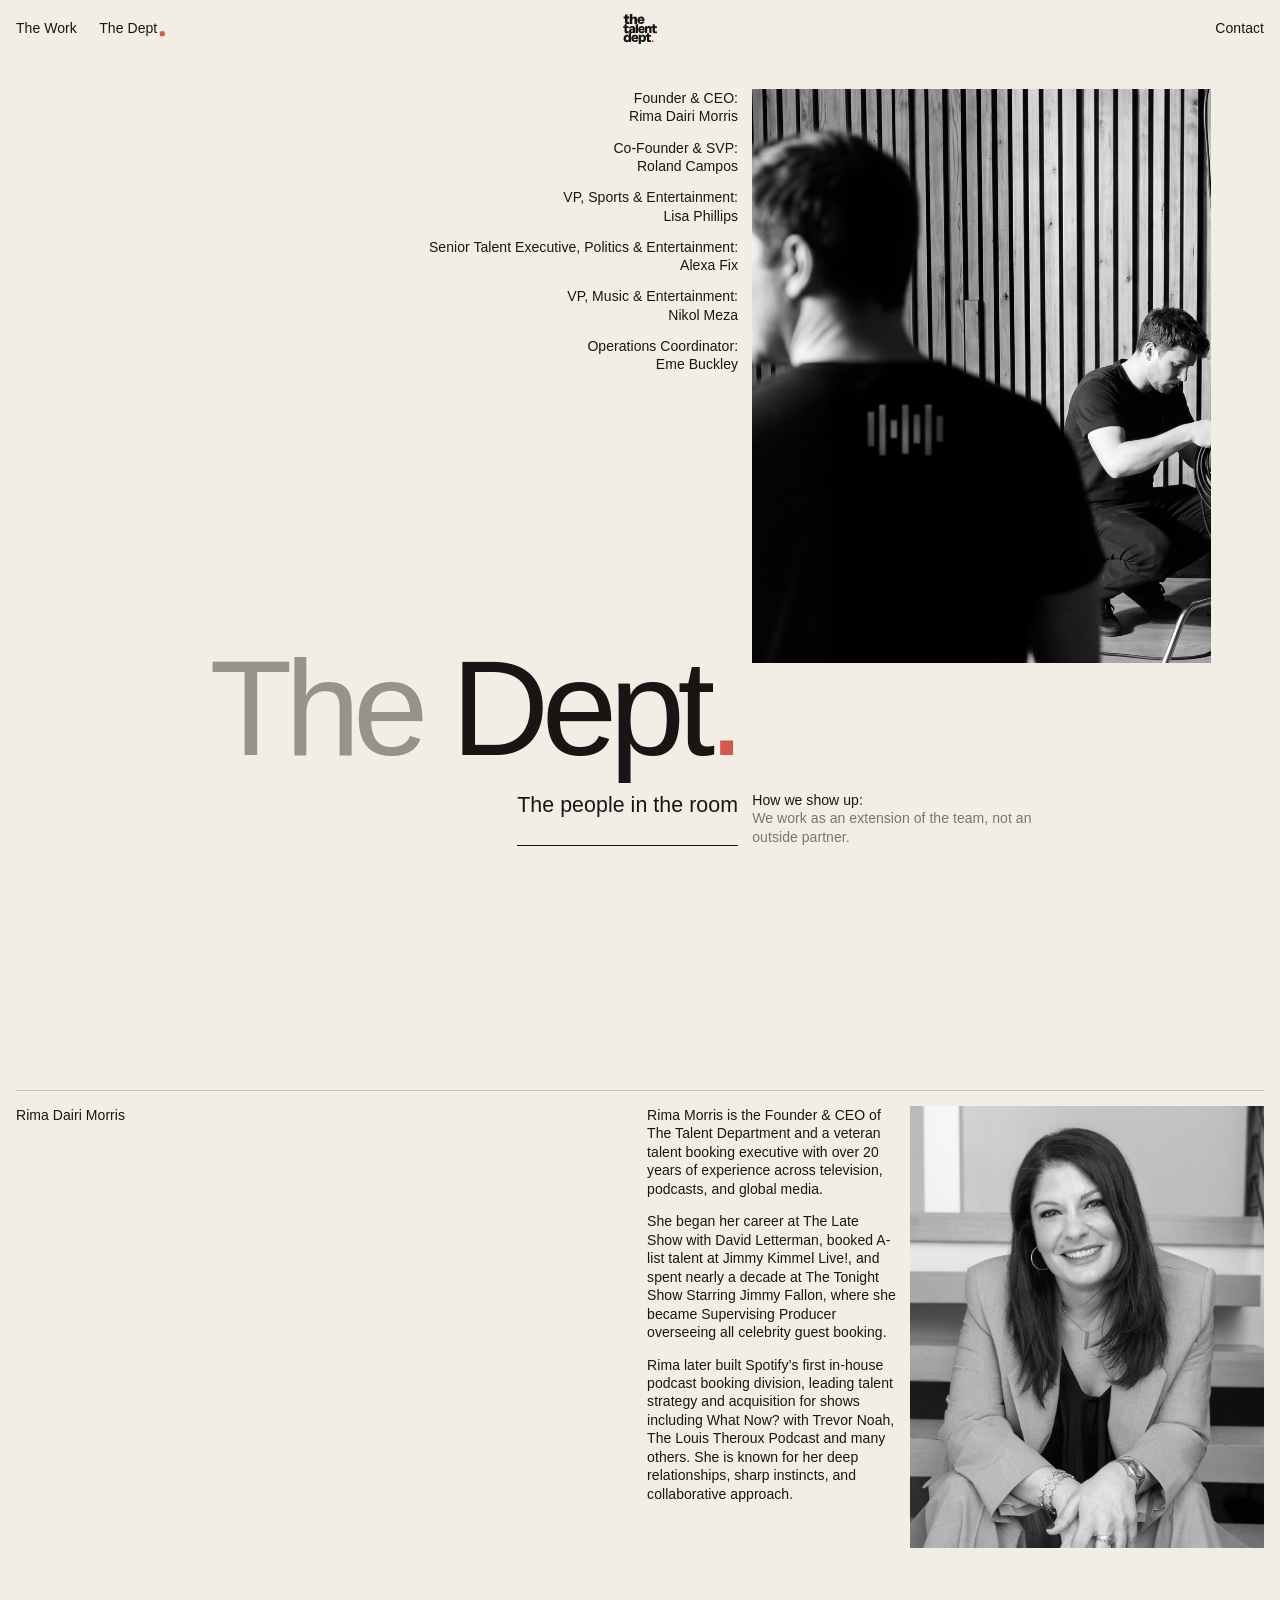
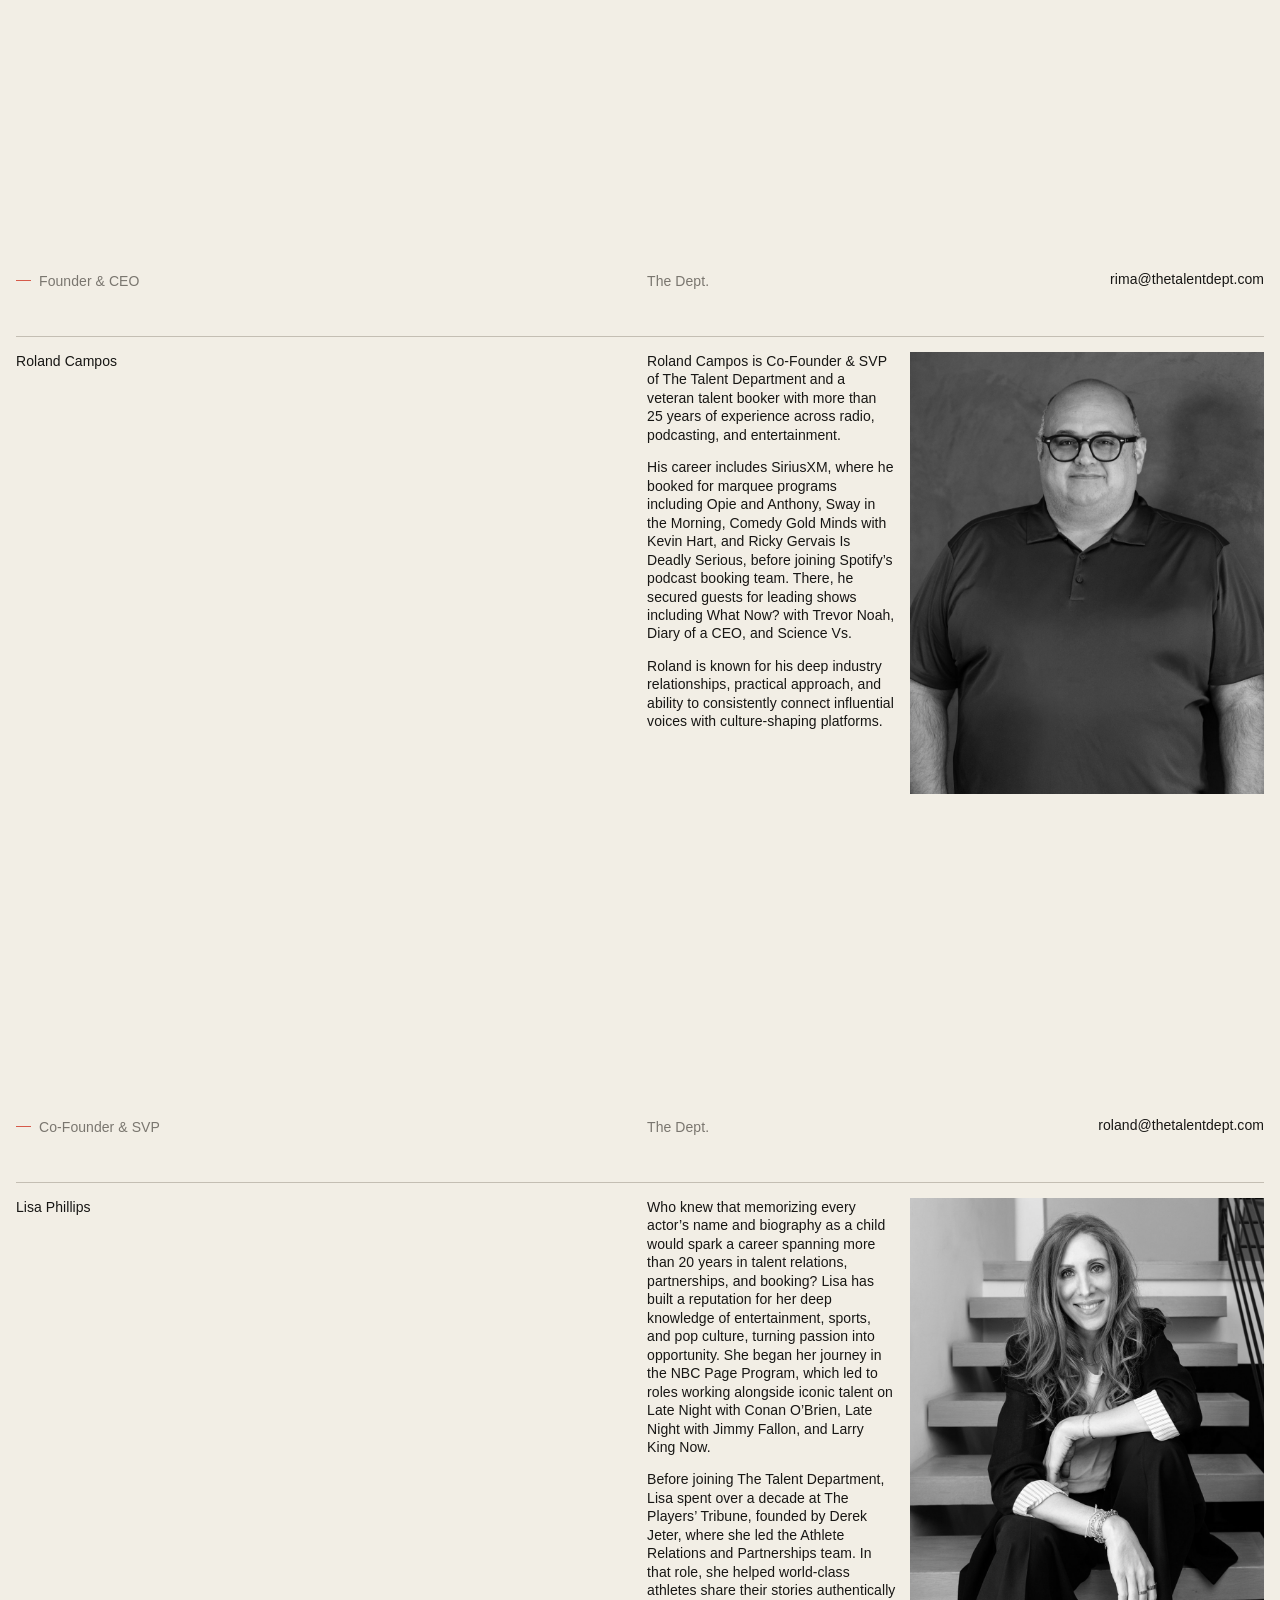
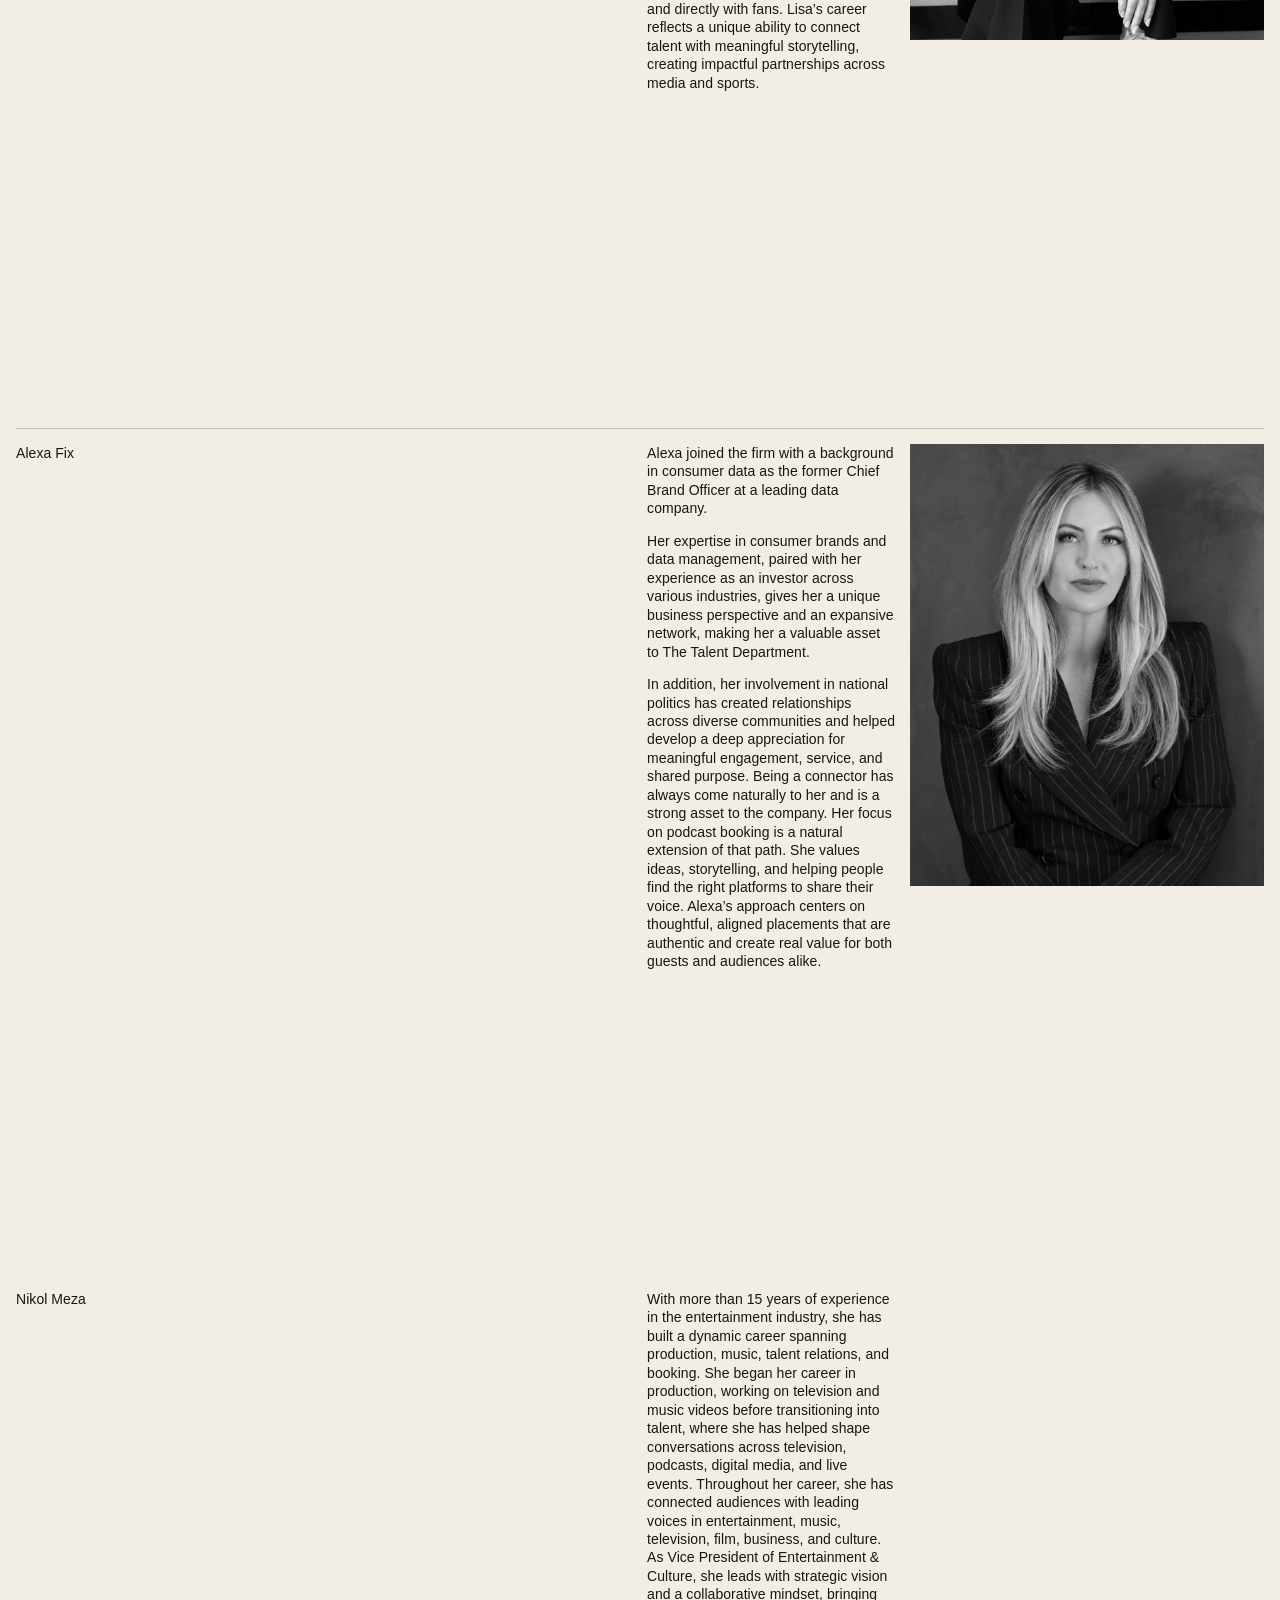
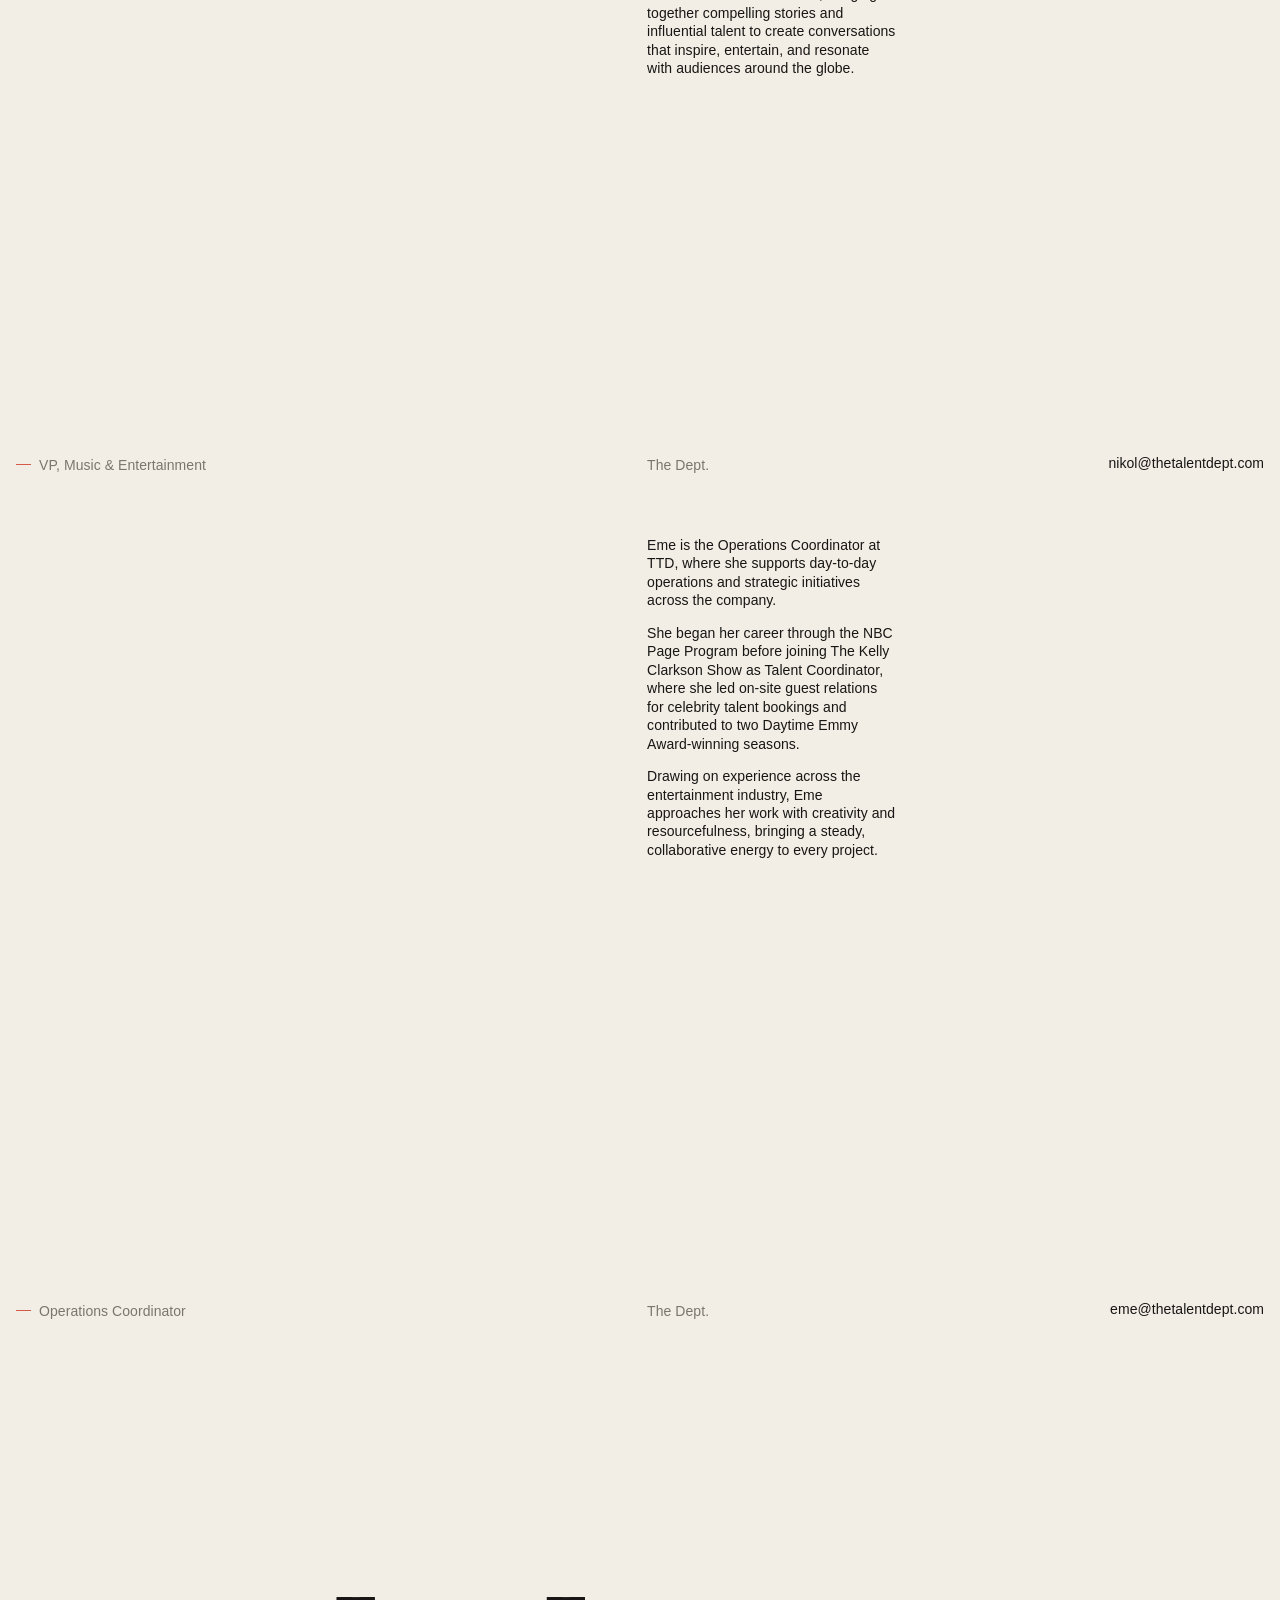
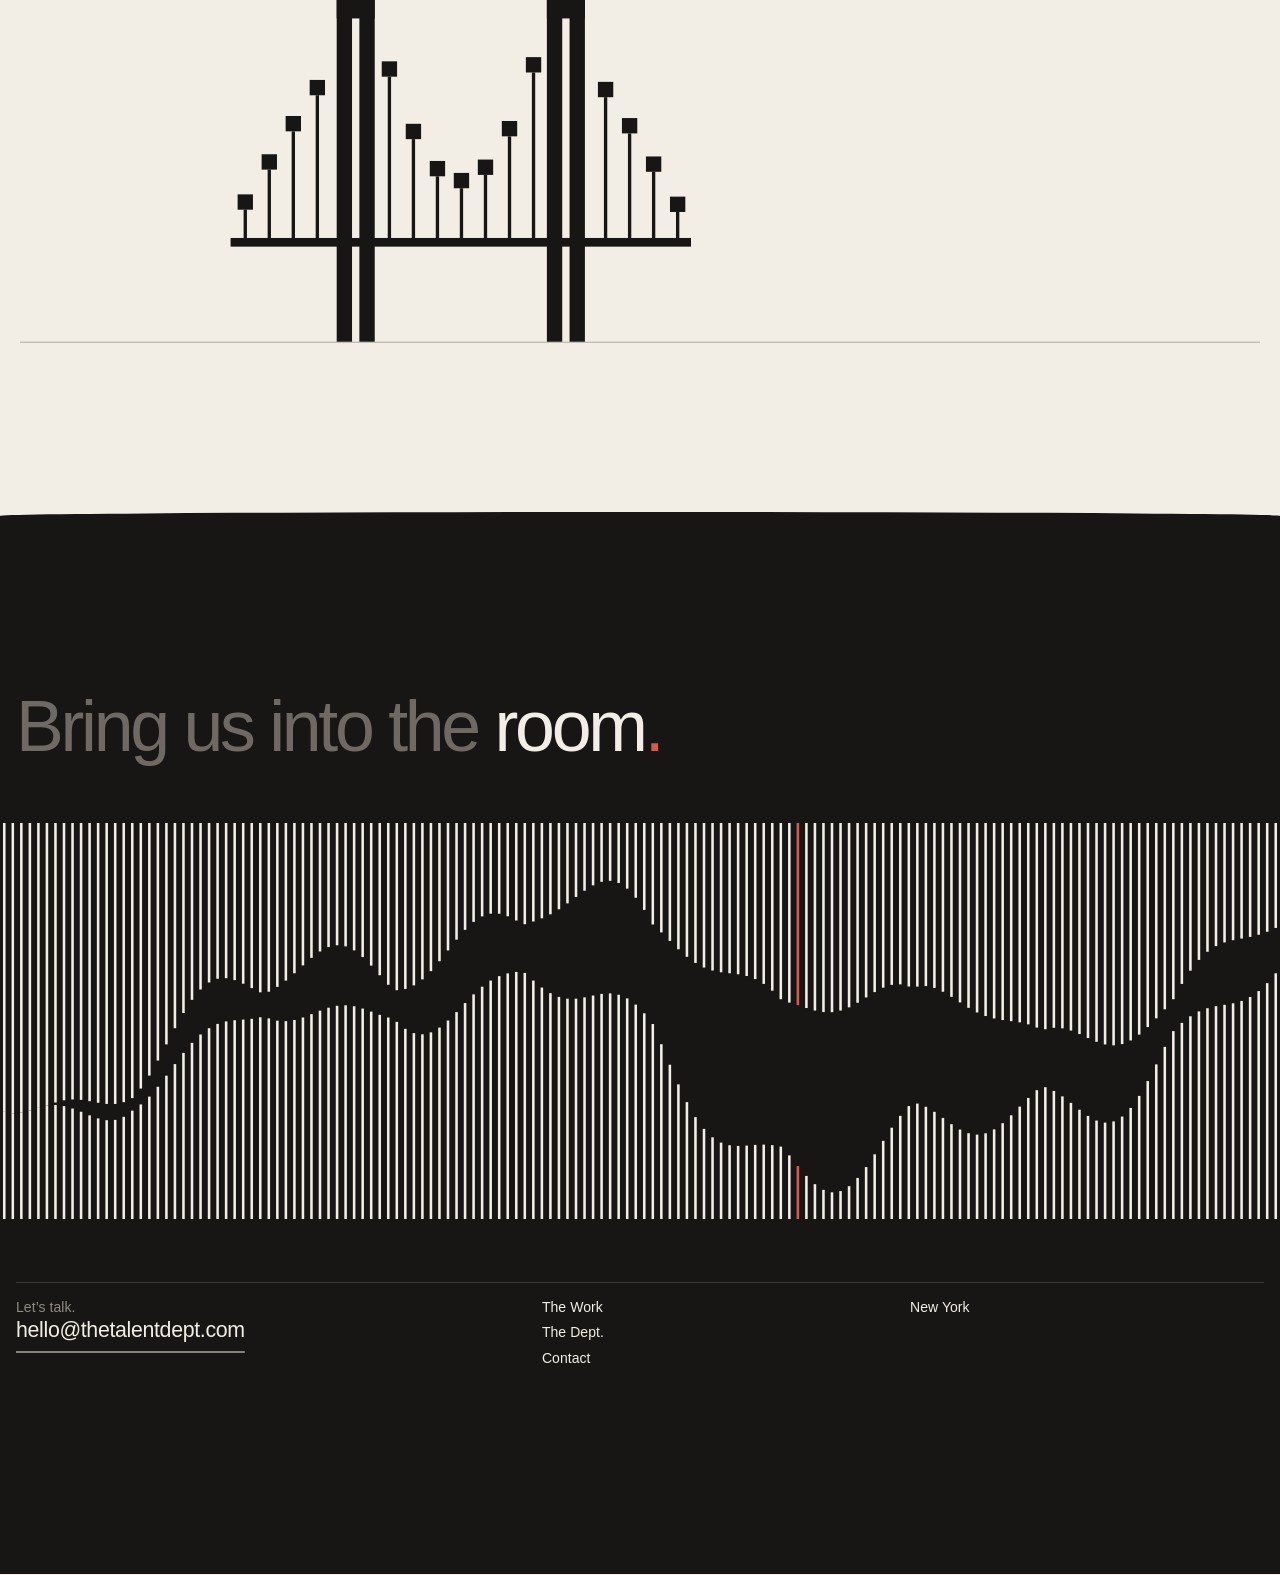
==== commit a9844861: "Editorial references placed: Dept pages, Dept head, Contact, Home statement The Dept.: each person i" ====
--- a/the-dept.html
+++ b/the-dept.html
@@ -9,96 +9,123 @@
 <link rel="stylesheet" href="css/site.css">
 <script>try{if(sessionStorage.getItem("ttd-veil")==="1")document.documentElement.classList.add("veiled")}catch(e){}</script>
 
-<style>.dept-idx li{display:grid;row-gap:.15em} .dept-idx li+li{margin-top:1em}</style>
 </head>
 <body class="dept">
 
 <header class="nav" id="nav">
   <nav class="l" aria-label="Main"><a class="ul" href="the-work.html">The Work</a><a class="ul on" href="the-dept.html" aria-current="page">The Dept.</a></nav>
   <a class="logo" href="index.html" aria-label="The Talent Dept., home"><img class="dk" src="assets/ttd-logo-dark.svg" alt="The Talent Dept."><img class="lt" src="assets/ttd-logo-light.svg" alt=""></a>
-  <div class="r"><a class="ul" href="#contact">Contact</a></div>
+  <div class="r"><a class="ul" href="contact.html">Contact</a></div>
 </header>
 
 <main id="top">
 
-<header class="blk head">
-  <h1 class="say disp">The people in the <b>room</b><i>.</i></h1>
-  <div class="rule"></div>
-  <div class="row">
-    <p class="zA grey">The Dept.</p>
-    <ul class="zB dept-idx"><li><a class="ul lab" href="#rima">Rima Dairi Morris</a><span class="grey">Founder &amp; CEO</span></li><li><a class="ul lab" href="#roland">Roland Campos</a><span class="grey">Co-Founder &amp; SVP</span></li><li><a class="ul lab" href="#lisa">Lisa Phillips</a><span class="grey">VP, Sports &amp; Entertainment</span></li></ul>
-    <ul class="zC dept-idx"><li><a class="ul lab" href="#alexa">Alexa Fix</a><span class="grey">Senior Talent Executive, Politics &amp; Entertainment</span></li><li><a class="ul lab" href="#nikol">Nikol Meza</a><span class="grey">VP, Music &amp; Entertainment</span></li><li><a class="ul lab" href="#eme">Eme Buckley</a><span class="grey">Operations Coordinator</span></li></ul>
-  </div>
+<header class="jk">
+  <dl class="jk-meta"><div><dt>Founder &amp; CEO:</dt><dd><a class="ul" href="#rima">Rima Dairi Morris</a></dd></div><div><dt>Co-Founder &amp; SVP:</dt><dd><a class="ul" href="#roland">Roland Campos</a></dd></div><div><dt>VP, Sports &amp; Entertainment:</dt><dd><a class="ul" href="#lisa">Lisa Phillips</a></dd></div><div><dt>Senior Talent Executive, Politics &amp; Entertainment:</dt><dd><a class="ul" href="#alexa">Alexa Fix</a></dd></div><div><dt>VP, Music &amp; Entertainment:</dt><dd><a class="ul" href="#nikol">Nikol Meza</a></dd></div><div><dt>Operations Coordinator:</dt><dd><a class="ul" href="#eme">Eme Buckley</a></dd></div></dl>
+  <figure class="jk-pic"><img src="assets/web/crew.jpg" alt="" style="object-position:30% 50%"></figure>
+  <h1 class="say jk-word rv-me">The <b>Dept</b><i>.</i></h1>
+  <a class="go jk-go" href="#rima">The people in the room</a>
+  <p class="jk-note"><span class="lab">How we show up:</span><br>We work as an extension of the team, not an outside partner.</p>
 </header>
 
 <section class="blk team">
-  <article class="person" id="rima">
+  <article class="person page" id="rima">
     <div class="rule"></div>
-    <div class="row">
-      <div class="zA"><h2 class="say"><b>Rima Dairi Morris</b></h2><p class="grey">Founder &amp; CEO</p></div>
-      <div class="zB">
+    <div class="row top">
+      <p class="run lab">Rima Dairi Morris</p>
+      <div class="txt">
         <p>Rima Morris is the Founder &amp; CEO of The Talent Department and a veteran talent booking executive with over 20 years of experience across television, podcasts, and global media.</p>
         <p>She began her career at The Late Show with David Letterman, booked A-list talent at Jimmy Kimmel Live!, and spent nearly a decade at The Tonight Show Starring Jimmy Fallon, where she became Supervising Producer overseeing all celebrity guest booking.</p>
         <p>Rima later built Spotify’s first in-house podcast booking division, leading talent strategy and acquisition for shows including What Now? with Trevor Noah, The Louis Theroux Podcast and many others. She is known for her deep relationships, sharp instincts, and collaborative approach.</p>
       </div>
-      <figure class="zC"><img src="assets/team/team-auburn.jpg" alt="Rima Dairi Morris" loading="lazy"><figcaption><a class="ul" href="mailto:rima@thetalentdept.com">rima@thetalentdept.com</a></figcaption></figure>
+      <figure class="pic"><img src="assets/team/team-auburn.jpg" alt="Rima Dairi Morris" loading="lazy"></figure>
+    </div>
+    <div class="row bot">
+      <p class="b1 grey">Founder &amp; CEO</p>
+      <p class="b2 grey">The Dept.</p>
+      <a class="b3 ul" href="mailto:rima@thetalentdept.com">rima@thetalentdept.com</a>
     </div>
   </article>
-  <article class="person" id="roland">
+  <article class="person page" id="roland">
     <div class="rule"></div>
-    <div class="row">
-      <div class="zA"><h2 class="say"><b>Roland Campos</b></h2><p class="grey">Co-Founder &amp; SVP</p></div>
-      <div class="zB">
+    <div class="row top">
+      <p class="run lab">Roland Campos</p>
+      <div class="txt">
         <p>Roland Campos is Co-Founder &amp; SVP of The Talent Department and a veteran talent booker with more than 25 years of experience across radio, podcasting, and entertainment.</p>
         <p>His career includes SiriusXM, where he booked for marquee programs including Opie and Anthony, Sway in the Morning, Comedy Gold Minds with Kevin Hart, and Ricky Gervais Is Deadly Serious, before joining Spotify’s podcast booking team. There, he secured guests for leading shows including What Now? with Trevor Noah, Diary of a CEO, and Science Vs.</p>
         <p>Roland is known for his deep industry relationships, practical approach, and ability to consistently connect influential voices with culture-shaping platforms.</p>
       </div>
-      <figure class="zC"><img src="assets/team/team-man.jpg" alt="Roland Campos" loading="lazy"><figcaption><a class="ul" href="mailto:roland@thetalentdept.com">roland@thetalentdept.com</a></figcaption></figure>
+      <figure class="pic"><img src="assets/team/team-man.jpg" alt="Roland Campos" loading="lazy"></figure>
+    </div>
+    <div class="row bot">
+      <p class="b1 grey">Co-Founder &amp; SVP</p>
+      <p class="b2 grey">The Dept.</p>
+      <a class="b3 ul" href="mailto:roland@thetalentdept.com">roland@thetalentdept.com</a>
     </div>
   </article>
-  <article class="person" id="lisa">
+  <article class="person page" id="lisa">
     <div class="rule"></div>
-    <div class="row">
-      <div class="zA"><h2 class="say"><b>Lisa Phillips</b></h2><p class="grey">VP, Sports &amp; Entertainment</p></div>
-      <div class="zB">
+    <div class="row top">
+      <p class="run lab">Lisa Phillips</p>
+      <div class="txt">
         <p>Who knew that memorizing every actor’s name and biography as a child would spark a career spanning more than 20 years in talent relations, partnerships, and booking? Lisa has built a reputation for her deep knowledge of entertainment, sports, and pop culture, turning passion into opportunity. She began her journey in the NBC Page Program, which led to roles working alongside iconic talent on Late Night with Conan O’Brien, Late Night with Jimmy Fallon, and Larry King Now.</p>
         <p>Before joining The Talent Department, Lisa spent over a decade at The Players’ Tribune, founded by Derek Jeter, where she led the Athlete Relations and Partnerships team. In that role, she helped world-class athletes share their stories authentically and directly with fans. Lisa’s career reflects a unique ability to connect talent with meaningful storytelling, creating impactful partnerships across media and sports.</p>
       </div>
-      <figure class="zC"><img src="assets/team/team-sage.jpg" alt="Lisa Phillips" loading="lazy"><figcaption><a class="ul" href="mailto:lisa@thetalentdept.com">lisa@thetalentdept.com</a></figcaption></figure>
+      <figure class="pic"><img src="assets/team/team-sage.jpg" alt="Lisa Phillips" loading="lazy"></figure>
+    </div>
+    <div class="row bot">
+      <p class="b1 grey">VP, Sports &amp; Entertainment</p>
+      <p class="b2 grey">The Dept.</p>
+      <a class="b3 ul" href="mailto:lisa@thetalentdept.com">lisa@thetalentdept.com</a>
     </div>
   </article>
-  <article class="person" id="alexa">
+  <article class="person page" id="alexa">
     <div class="rule"></div>
-    <div class="row">
-      <div class="zA"><h2 class="say"><b>Alexa Fix</b></h2><p class="grey">Senior Talent Executive, Politics &amp; Entertainment</p></div>
-      <div class="zB">
+    <div class="row top">
+      <p class="run lab">Alexa Fix</p>
+      <div class="txt">
         <p>Alexa joined the firm with a background in consumer data as the former Chief Brand Officer at a leading data company.</p>
         <p>Her expertise in consumer brands and data management, paired with her experience as an investor across various industries, gives her a unique business perspective and an expansive network, making her a valuable asset to The Talent Department.</p>
         <p>In addition, her involvement in national politics has created relationships across diverse communities and helped develop a deep appreciation for meaningful engagement, service, and shared purpose. Being a connector has always come naturally to her and is a strong asset to the company. Her focus on podcast booking is a natural extension of that path. She values ideas, storytelling, and helping people find the right platforms to share their voice. Alexa’s approach centers on thoughtful, aligned placements that are authentic and create real value for both guests and audiences alike.</p>
       </div>
-      <figure class="zC"><img src="assets/team/team-blonde.jpg" alt="Alexa Fix" loading="lazy"><figcaption><a class="ul" href="mailto:alexa@thetalentdept.com">alexa@thetalentdept.com</a></figcaption></figure>
+      <figure class="pic"><img src="assets/team/team-blonde.jpg" alt="Alexa Fix" loading="lazy"></figure>
+    </div>
+    <div class="row bot">
+      <p class="b1 grey">Senior Talent Executive, Politics &amp; Entertainment</p>
+      <p class="b2 grey">The Dept.</p>
+      <a class="b3 ul" href="mailto:alexa@thetalentdept.com">alexa@thetalentdept.com</a>
     </div>
   </article>
-  <article class="person" id="nikol">
+  <article class="person page" id="nikol">
     <div class="rule"></div>
-    <div class="row">
-      <div class="zA"><h2 class="say"><b>Nikol Meza</b></h2><p class="grey">VP, Music &amp; Entertainment</p></div>
-      <div class="zB">
+    <div class="row top">
+      <p class="run lab">Nikol Meza</p>
+      <div class="txt">
         <p>With more than 15 years of experience in the entertainment industry, she has built a dynamic career spanning production, music, talent relations, and booking. She began her career in production, working on television and music videos before transitioning into talent, where she has helped shape conversations across television, podcasts, digital media, and live events. Throughout her career, she has connected audiences with leading voices in entertainment, music, television, film, business, and culture. As Vice President of Entertainment &amp; Culture, she leads with strategic vision and a collaborative mindset, bringing together compelling stories and influential talent to create conversations that inspire, entertain, and resonate with audiences around the globe.</p>
       </div>
-      <figure class="zC"><img src="assets/team/team-blouse.jpg" alt="Nikol Meza" loading="lazy"><figcaption><a class="ul" href="mailto:nikol@thetalentdept.com">nikol@thetalentdept.com</a></figcaption></figure>
+      <figure class="pic"><img src="assets/team/team-blouse.jpg" alt="Nikol Meza" loading="lazy"></figure>
+    </div>
+    <div class="row bot">
+      <p class="b1 grey">VP, Music &amp; Entertainment</p>
+      <p class="b2 grey">The Dept.</p>
+      <a class="b3 ul" href="mailto:nikol@thetalentdept.com">nikol@thetalentdept.com</a>
     </div>
   </article>
-  <article class="person" id="eme">
+  <article class="person page" id="eme">
     <div class="rule"></div>
-    <div class="row">
-      <div class="zA"><h2 class="say"><b>Eme Buckley</b></h2><p class="grey">Operations Coordinator</p></div>
-      <div class="zB">
+    <div class="row top">
+      <p class="run lab">Eme Buckley</p>
+      <div class="txt">
         <p>Eme is the Operations Coordinator at TTD, where she supports day-to-day operations and strategic initiatives across the company.</p>
         <p>She began her career through the NBC Page Program before joining The Kelly Clarkson Show as Talent Coordinator, where she led on-site guest relations for celebrity talent bookings and contributed to two Daytime Emmy Award-winning seasons.</p>
         <p>Drawing on experience across the entertainment industry, Eme approaches her work with creativity and resourcefulness, bringing a steady, collaborative energy to every project.</p>
       </div>
-      <figure class="zC"><img src="assets/team/team-pixie.jpg" alt="Eme Buckley" loading="lazy"><figcaption><a class="ul" href="mailto:eme@thetalentdept.com">eme@thetalentdept.com</a></figcaption></figure>
+      <figure class="pic"><img src="assets/team/team-pixie.jpg" alt="Eme Buckley" loading="lazy"></figure>
+    </div>
+    <div class="row bot">
+      <p class="b1 grey">Operations Coordinator</p>
+      <p class="b2 grey">The Dept.</p>
+      <a class="b3 ul" href="mailto:eme@thetalentdept.com">eme@thetalentdept.com</a>
     </div>
   </article>
 </section>
@@ -114,7 +141,7 @@
   <div class="rule"></div>
   <div class="row">
     <div class="zA"><p class="grey">Let’s talk.</p><a class="mail ul" href="mailto:hello@thetalentdept.com">hello@thetalentdept.com</a></div>
-    <div class="zB links"><a class="ul" href="the-work.html">The Work</a><a class="ul" href="the-dept.html">The Dept.</a></div>
+    <div class="zB links"><a class="ul" href="the-work.html">The Work</a><a class="ul" href="the-dept.html">The Dept.</a><a class="ul" href="contact.html">Contact</a></div>
     <p class="zC">New York</p>
   </div>
   <div class="row base">
--- a/css/site.css
+++ b/css/site.css
@@ -227,7 +227,7 @@
 
 /* The Work / The Dept.: two words, two photographs slide in from the edges, then one opens to the full screen */
 .split .pin-in{background:var(--cream)}
-.split .words{position:absolute;inset:0;display:flex;align-items:center;justify-content:center;gap:5vw;z-index:3}
+.split .words{position:absolute;inset:0;display:flex;align-items:flex-start;justify-content:center;gap:5vw;z-index:3;padding-top:calc(50vh - .62*clamp(40px,5vw,96px))}
 .split .w{display:grid;row-gap:.9em;text-align:center;justify-items:center}
 .split .w .disp{color:var(--ink);font-size:clamp(40px,5vw,96px)}
 .split .w .grey{max-width:16em}
@@ -236,7 +236,7 @@
 .split .im img{width:100%;height:100%;object-fit:cover;filter:grayscale(1);transition:transform 1s var(--ease)}
 .split .im.ir img{object-position:50% 14%}
 .split .im.hov img{transform:scale(1.04)}
-@media (max-width:760px){ .split .words{flex-direction:column;gap:12vh} }
+@media (max-width:760px){ .split .words{flex-direction:column;align-items:center;justify-content:center;gap:12vh;padding-top:0} }
 
 /* the people, as a deck of cards that fans open */
 .fan .deck{position:relative;height:min(78vh,56vw);margin-top:6vh}
@@ -298,7 +298,7 @@
 
 /* services index: the full stop that follows the pointer */
 .idx{position:relative}
-.im{position:absolute;left:0;top:0;width:6px;height:6px;background:var(--red);border-radius:1.2px;pointer-events:none;opacity:0;z-index:4}
+.idx-dot{position:absolute;left:0;top:0;width:6px;height:6px;background:var(--red);border-radius:1.2px;pointer-events:none;opacity:0;z-index:4}
 
 /* The Work: the prompter's full stop, in a zero-width slot */
 .pd{position:relative;display:inline-block;width:0;height:0}
@@ -334,3 +334,123 @@
   .rise,.rule.draw,.ph-rv,.ph-rv img{opacity:1!important;transform:none!important;clip-path:none!important}
   .np{animation:none}
 }
+
+/* The Work: the redacted brief (after the "official report" poster). Ink bars cover every word but the ones that
+   matter; scroll lifts them in reading order. */
+.doc-row{padding-top:5vw}
+.doc{position:relative;font-size:clamp(22px,2.35vw,44px);line-height:1.5;letter-spacing:-.018em;font-weight:300}
+.doc p+p{margin-top:.8em}
+.doc .keep{font-weight:500}
+.doc .sign{font-size:var(--sm);letter-spacing:.004em;margin-top:3.2em!important;padding-top:1em;border-top:1px solid var(--hair);display:inline-block}
+.doc-mark{display:grid;row-gap:5px;width:34px;margin-bottom:2.2em}
+.doc-mark i{display:block;height:5px;background:var(--ink)}
+.doc-mark i:nth-child(2){width:80%}
+.doc-mark i:nth-child(3){width:56%}
+.doc .redact{position:absolute;inset:0;pointer-events:none}
+.doc .redact i{position:absolute;background:var(--ink);transform-origin:100% 50%;will-change:transform}
+@media (max-width:760px){ .doc-row{padding-top:40px} .doc{font-size:22px} }
+
+/* The Dept.: each person is a page (after the editorial spread reference): the name small in the corner as a
+   running title, a narrow column of text from the middle, the portrait top right, a large quiet field, and three
+   labels along the foot of the page. */
+.person.page{min-height:min(70vw,94vh);display:flex;flex-direction:column}
+.person.page .row{padding-bottom:0}
+.person.page .row.top{padding-top:1.15vw;align-items:start}
+.person.page .run{grid-column:1/13}
+.person.page .txt{grid-column:13/18}
+.person.page .txt p+p{margin-top:1em}
+.person.page .pic{grid-column:18/25}
+.person.page .row.bot{margin-top:auto;padding:3vw 0 1.4vw;align-items:end}
+.person.page .b1{grid-column:1/13}
+.person.page .b2{grid-column:13/18}
+.person.page .b3{grid-column:18/25;justify-self:end}
+@media (max-width:760px){
+  .person.page{min-height:0}
+  .person.page .row.top>*+*{margin-top:18px}
+  .person.page .row.bot{padding:28px 0 18px}
+  .person.page .row.bot>*+*{margin-top:6px}
+}
+
+/* The Dept. head, after the "beiges." product page: one huge word against the centre line, a right-aligned
+   stack of who's who above it, a tall photograph on the right, a note and a link to the people. */
+.jk{display:grid;grid-template-columns:repeat(24,minmax(0,1fr));column-gap:var(--g);grid-template-rows:auto 1fr auto auto;
+  min-height:100vh;padding:calc(14px + clamp(30px,2.1vw,40px) + 5vh) var(--m) 6vh;row-gap:0}
+.jk-meta{grid-column:7/15;grid-row:1;justify-self:end;text-align:right;display:grid;row-gap:.9em;margin:0}
+.jk-meta dt{font-weight:500}
+.jk-meta dd{margin:0}
+.jk-pic{grid-column:15/24;grid-row:1/4;margin:0;align-self:start}
+.jk-pic img{width:100%;aspect-ratio:4/5;object-fit:cover;filter:grayscale(1)}
+.jk-word{grid-column:1/15;grid-row:3;justify-self:end;align-self:end;font-size:clamp(64px,10.6vw,204px);line-height:.8;letter-spacing:-.055em;
+  font-weight:300;color:var(--quiet);margin:0 0 -.04em;white-space:nowrap}
+.jk-go{grid-column:1/15;grid-row:4;justify-self:end;margin-top:2.6vw;font-size:var(--mid);font-weight:300}
+.jk-note{grid-column:15/21;grid-row:4;margin-top:2.6vw;color:var(--mute)}
+.jk-note .lab{color:var(--ink)}
+@media (max-width:760px){
+  .jk{display:block;min-height:0}
+  .jk-meta{text-align:left;row-gap:.6em}
+  .jk-pic{margin-top:28px}
+  .jk-word{margin-top:28px;font-size:22vw}
+  .jk-go{display:inline-block;margin-top:18px}
+  .jk-note{margin-top:22px}
+}
+
+/* Contact, after the LUMI portfolio cover: two words split across the top, a rule, small labels and a key and
+   value list, a big photograph on the right with a line running down its edge, a strip of labels at the foot. */
+.lm{min-height:100vh;display:flex;flex-direction:column;padding:calc(14px + clamp(30px,2.1vw,40px) + 4vh) var(--m) 0}
+.lm-words{display:flex;justify-content:space-between;align-items:baseline;font-size:clamp(48px,7.4vw,142px);line-height:.86;letter-spacing:-.05em;font-weight:300;color:var(--quiet);margin:0}
+.lm .rule{margin-top:1.4vw}
+.lm-body{flex:1;display:grid;grid-template-columns:repeat(24,minmax(0,1fr));column-gap:var(--g);position:relative;min-height:62vh}
+.lm-left{grid-column:1/14;display:grid;grid-template-columns:repeat(13,minmax(0,1fr));column-gap:var(--g);align-content:start;padding-top:1.15vw}
+.lm-a{grid-column:1/4}
+.lm-b{grid-column:4/8}
+.lm-kv{grid-column:8/14;margin:0;display:grid;row-gap:.25em}
+.lm-kv div{display:grid;grid-template-columns:minmax(0,1fr) minmax(0,1.5fr);column-gap:var(--g)}
+.lm-kv .gap{height:1.1em}
+.lm-kv dt{font-weight:500}
+.lm-kv dd{margin:0}
+.lm-talk{grid-column:1/8;margin-top:auto;align-self:end}
+.lm-pic{grid-column:15/24;margin:0;position:relative;align-self:stretch;min-height:56vh}
+.lm-pic img{position:absolute;inset:0;width:100%;height:100%;object-fit:cover;filter:grayscale(1)}
+.lm-pic .steps{position:absolute;right:0;bottom:0;width:2.4vw;height:4.8vw;pointer-events:none}
+.lm-pic .steps i{position:absolute;right:0;width:1.2vw;height:1.2vw;background:var(--red)}
+.lm-pic .steps i:nth-child(1){bottom:1.2vw;right:0}
+.lm-pic .steps i:nth-child(2){bottom:0;right:-1.2vw}
+.lm-vert{grid-column:24/25;writing-mode:vertical-rl;text-transform:uppercase;font-size:12px;letter-spacing:.06em;font-weight:500;justify-self:end;padding-top:1.15vw;margin:0;white-space:nowrap}
+.lm-strip{display:grid;grid-template-columns:repeat(5,minmax(0,1fr));column-gap:var(--g);padding:3.4vh 0 2.2vh;font-size:12px;text-transform:uppercase;letter-spacing:.05em;color:var(--mute)}
+.lm-strip span:last-child{justify-self:end}
+@media (max-width:760px){
+  .lm-words{display:block}
+  .lm-words .w2{display:block}
+  .lm-body{display:block}
+  .lm-left{display:block}
+  .lm-left>*+*{margin-top:14px}
+  .lm-kv div{grid-template-columns:1fr}
+  .lm-pic{margin-top:28px;height:60vh}
+  .lm-vert{display:none}
+  .lm-strip{grid-template-columns:1fr 1fr;row-gap:8px}
+  .lm-strip span:last-child{justify-self:start}
+}
+
+/* Home statement, after the Frank Lloyd Wright quote spread */
+.qt{display:grid;grid-template-columns:repeat(24,minmax(0,1fr));column-gap:var(--g);grid-template-rows:auto minmax(14vh,1fr) auto auto;
+  min-height:96vh;padding:16vh var(--m) 4vh;align-items:start}
+.qt-mark{grid-column:1/3;grid-row:1;margin:.6em 0 0}
+.qt-big{grid-column:8/25;grid-row:1;font-size:clamp(34px,4.3vw,84px);line-height:1;letter-spacing:-.04em;font-weight:300;color:var(--ink);
+  text-indent:calc((100vw - 2*var(--m) + var(--g))/24*1.5)}
+.qt-big .sp>.q{color:var(--ink)}
+.qt-left{grid-column:1/5;grid-row:3}
+.qt-by{grid-column:4/9;grid-row:3;justify-self:end;text-align:right;line-height:1.32}
+.qt-pic{grid-column:9/12;grid-row:3;margin:0}
+.qt-pic img{width:100%;aspect-ratio:1/1;object-fit:cover;filter:grayscale(1)}
+.qt-para{grid-column:9/16;grid-row:4;margin-top:1.2em;max-width:30em}
+.qt-go{grid-column:1/5;grid-row:4;align-self:end;justify-self:start;font-weight:500;background-size:100% 1px}
+.qt-go:hover{background-size:0 1px;background-position:100% 100%}
+@media (max-width:760px){
+  .qt{display:block;min-height:0;padding-top:110px}
+  .qt-big{text-indent:2em;margin-top:18px}
+  .qt>*+*{margin-top:22px}
+  .qt-by{text-align:left}
+  .qt-pic{width:46%}
+  .qt-go{display:inline-block}
+}
+.qt-big *{text-indent:0}
